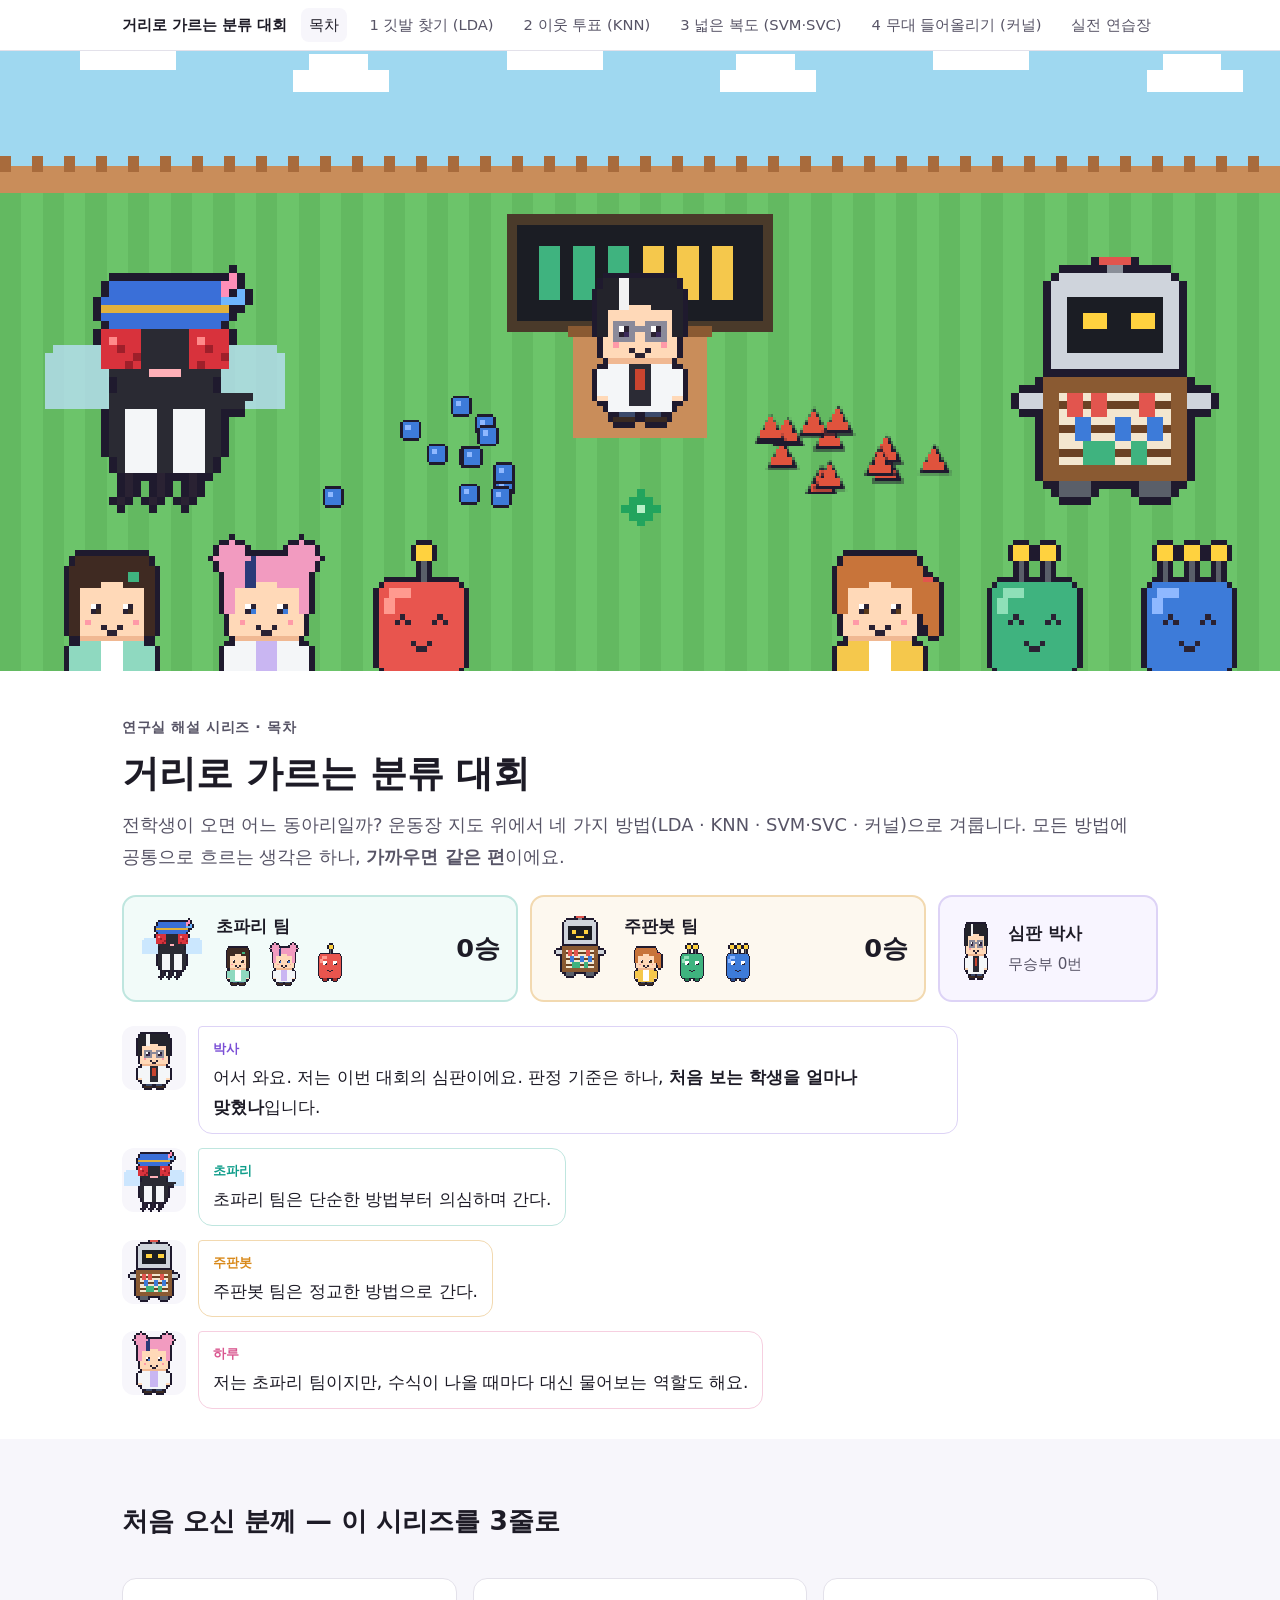
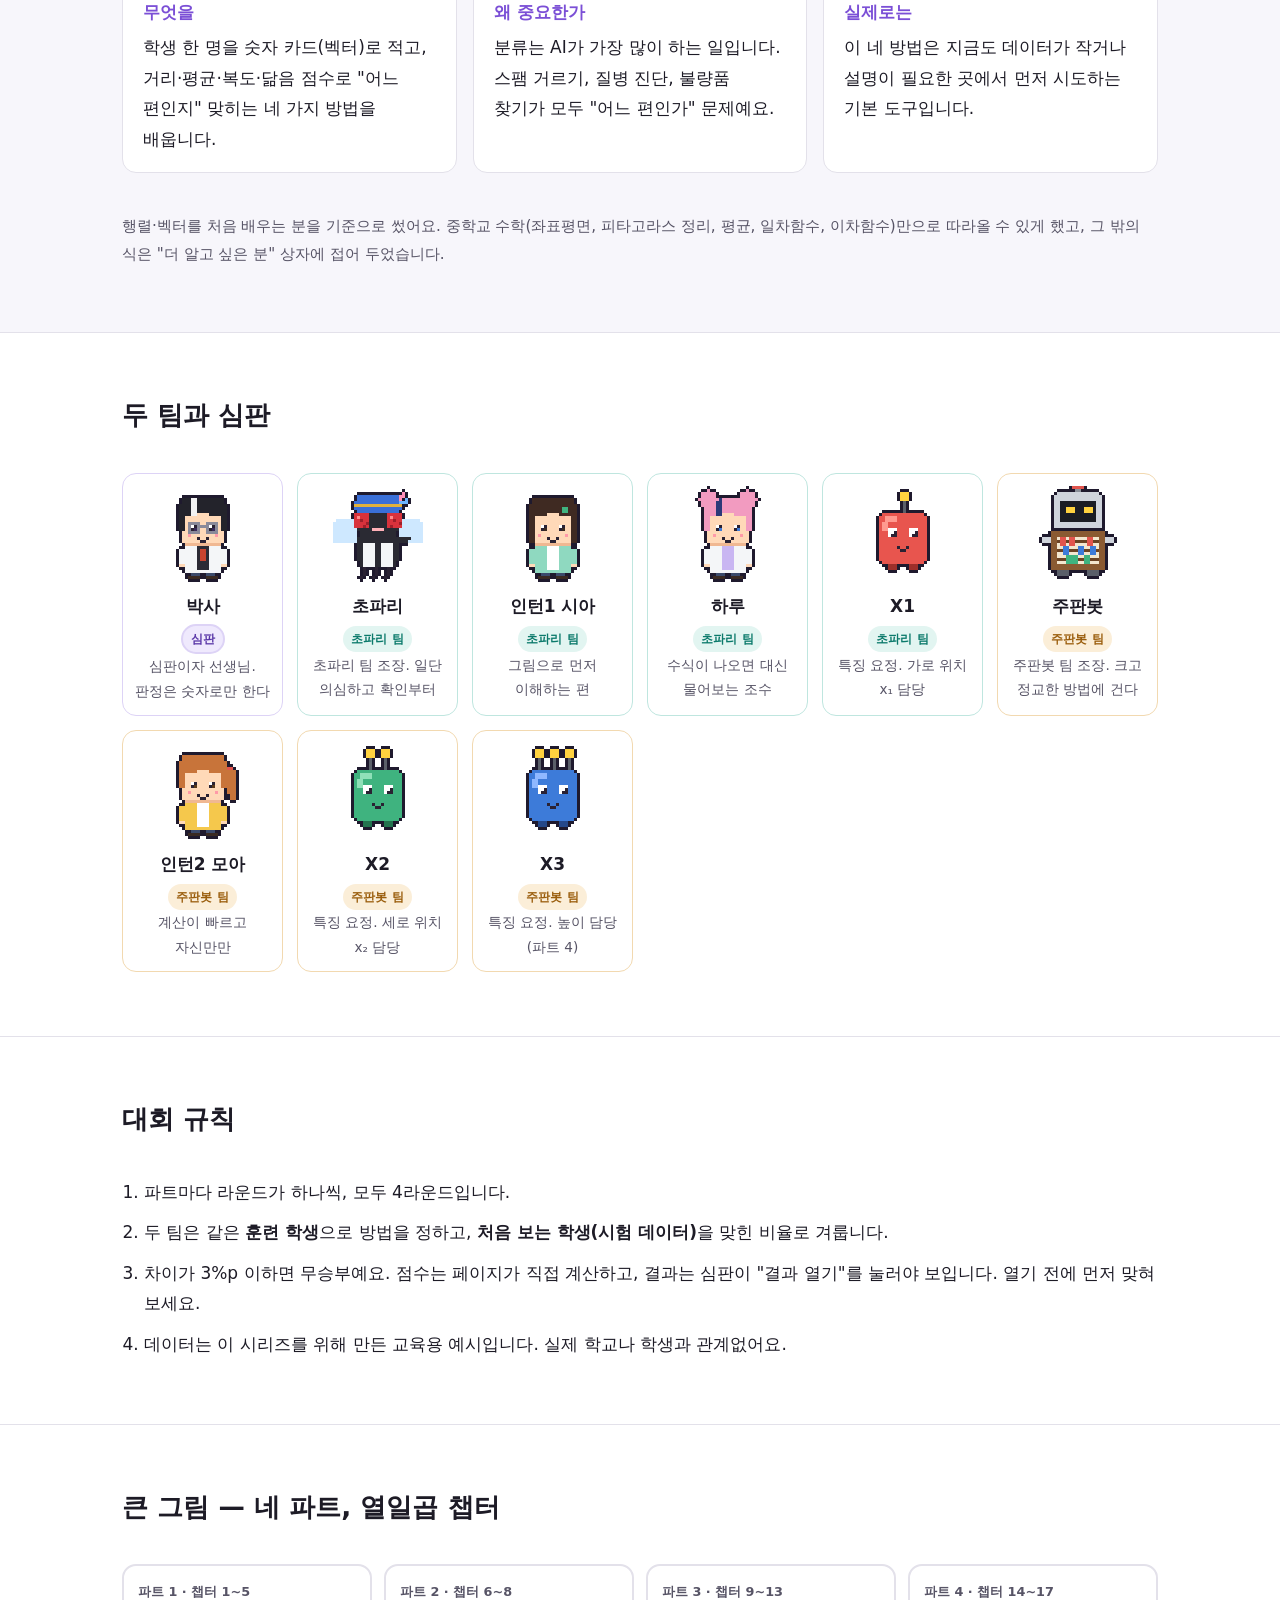
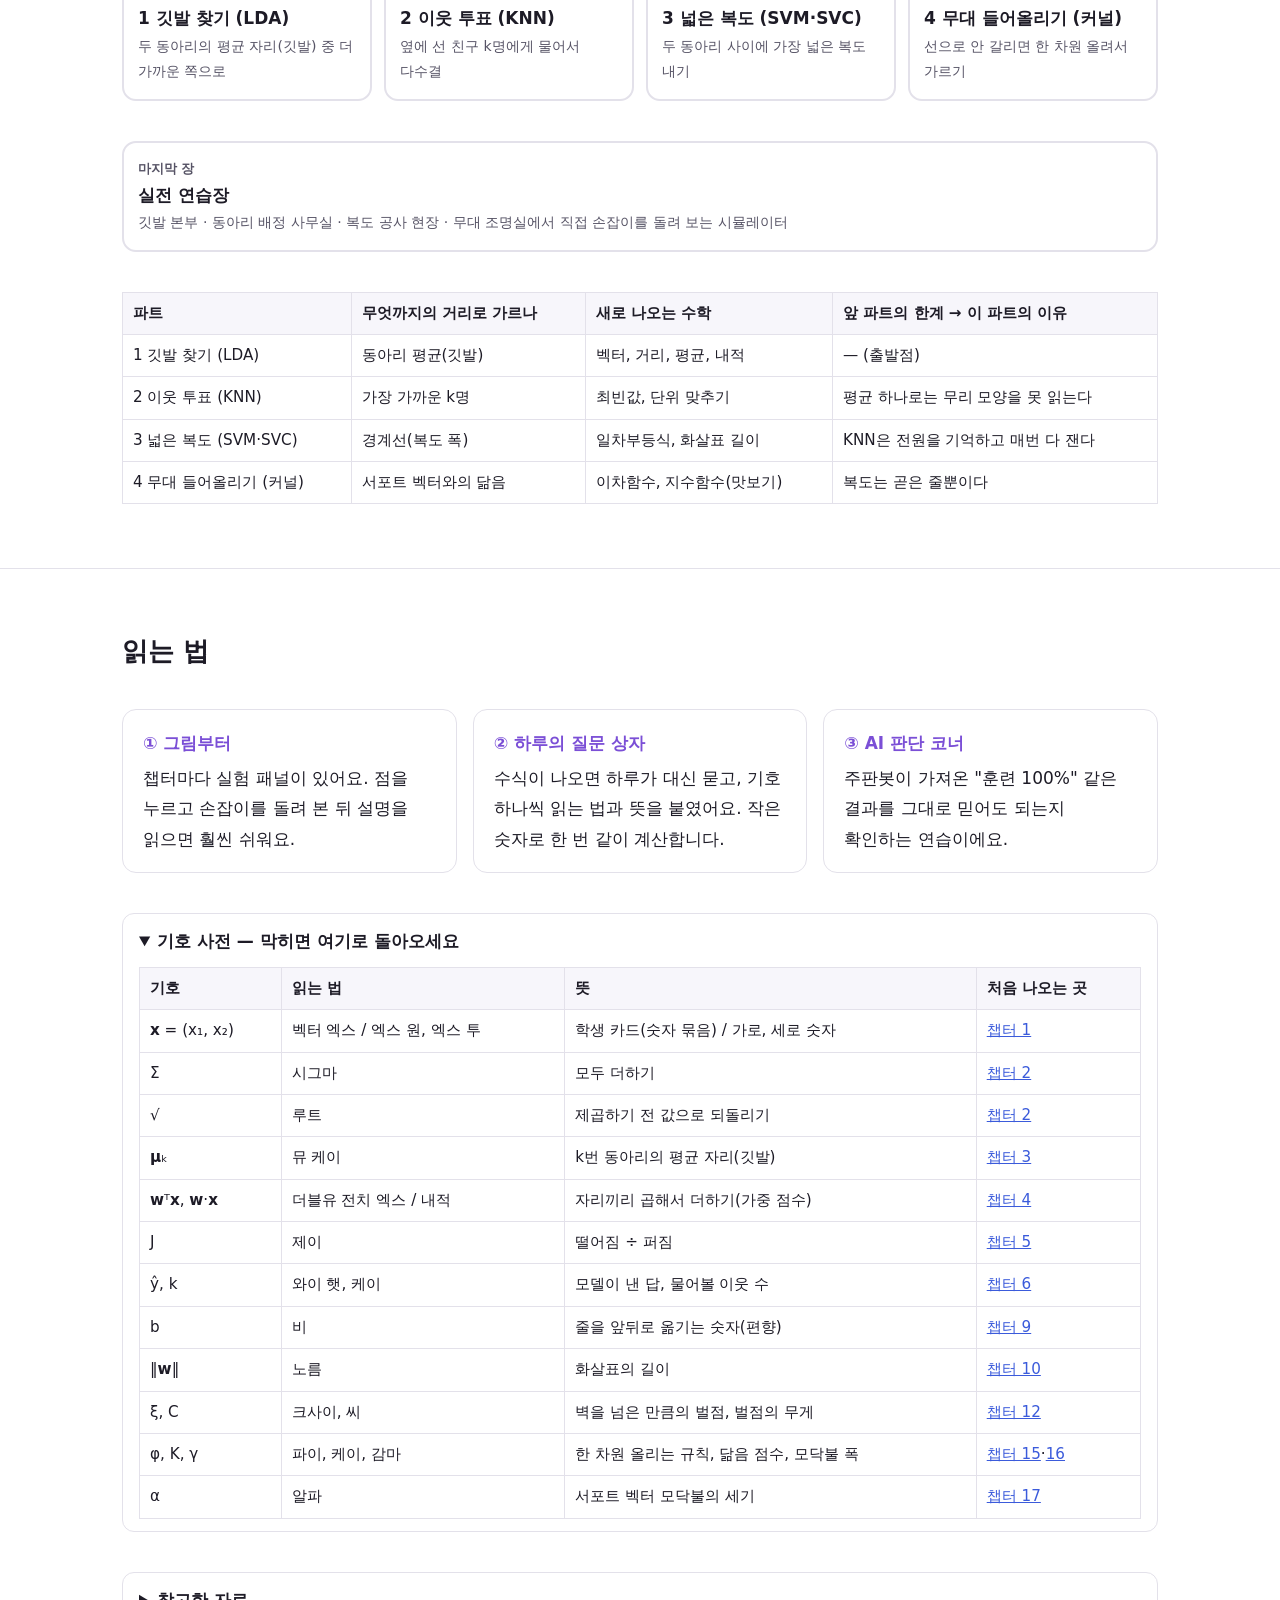
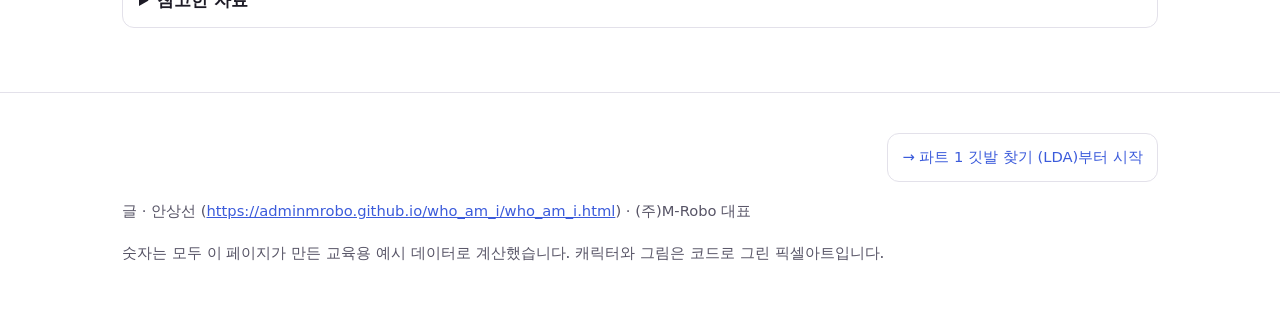
==== index.html @ f990c33e "거리로 가르는 분류 대회: LDA·KNN·SVM·SVC·커널 연구실 해설 4파트 17챕터 + 실전 연습장 - 목차, 파트 1 깃발 찾기(LDA), 파트 2 이웃 투표(KNN), 파" ====
<!DOCTYPE html><html lang="ko"><head><meta charset="utf-8"><meta name="viewport" content="width=device-width,initial-scale=1">
<title>거리로 가르는 분류 대회 — LDA·KNN·SVM·SVC·커널 · 거리로 가르는 분류 대회</title><meta name="description" content="벡터와 행렬을 처음 배우는 분을 위한 분류 모델 해설 시리즈. 운동장 지도 위에서 초파리 팀과 주판봇 팀이 LDA, KNN, SVM·SVC, 커널로 겨룹니다."><meta name="author" content="안상선">
<meta property="og:title" content="거리로 가르는 분류 대회 — LDA·KNN·SVM·SVC·커널"><meta property="og:description" content="벡터와 행렬을 처음 배우는 분을 위한 분류 모델 해설 시리즈. 운동장 지도 위에서 초파리 팀과 주판봇 팀이 LDA, KNN, SVM·SVC, 커널로 겨룹니다."><meta property="og:type" content="article">
<meta property="og:image" content="https://adminmrobo.github.io/knn_svc_svm_lab/assets/img/og_index.webp"><meta property="og:url" content="https://adminmrobo.github.io/knn_svc_svm_lab/index.html"><meta name="twitter:card" content="summary_large_image">
<meta name="citation_title" content="거리로 가르는 분류 대회 — LDA·KNN·SVM·SVC·커널"><meta name="citation_author" content="안상선"><meta name="citation_publication_date" content="2026/11/25">
<link rel="stylesheet" href="assets/engine.css"><script type="application/ld+json">{"@context": "https://schema.org", "@type": "LearningResource", "name": "거리로 가르는 분류 대회 — LDA·KNN·SVM·SVC·커널", "description": "벡터와 행렬을 처음 배우는 분을 위한 분류 모델 해설 시리즈. 운동장 지도 위에서 초파리 팀과 주판봇 팀이 LDA, KNN, SVM·SVC, 커널로 겨룹니다.", "inLanguage": "ko", "educationalLevel": "입문", "creator": {"@type": "Person", "name": "안상선", "url": "https://adminmrobo.github.io/who_am_i/who_am_i.html", "affiliation": "(주)M-Robo 대표"}, "isPartOf": "거리로 가르는 분류 대회", "url": "https://adminmrobo.github.io/knn_svc_svm_lab/index.html"}</script></head><body><nav class="topnav" aria-label="시리즈 목차"><div class="wrap"><b>거리로 가르는 분류 대회</b><a href="index.html" class="on">목차</a><a href="part1_lda.html" class="">1 깃발 찾기 (LDA)</a><a href="part2_knn.html" class="">2 이웃 투표 (KNN)</a><a href="part3_svm.html" class="">3 넓은 복도 (SVM·SVC)</a><a href="part4_kernel.html" class="">4 무대 들어올리기 (커널)</a><a href="practice/index.html" class="">실전 연습장</a></div></nav><figure class="cover"><img src="assets/img/cover_index.webp" alt="픽셀아트 운동장 위에 초파리 팀과 주판봇 팀이 마주 서 있고, 가운데 심판석에 박사가 앉아 있다" width="1920" height="1080"></figure><header class="hero" id="top"><div class="wrap"><div class="kicker">연구실 해설 시리즈 · 목차</div><h1>거리로 가르는 분류 대회</h1>
<p class="sub">전학생이 오면 어느 동아리일까? 운동장 지도 위에서 네 가지 방법(LDA · KNN · SVM·SVC · 커널)으로 겨룹니다. 모든 방법에 공통으로 흐르는 생각은 하나, <b>가까우면 같은 편</b>이에요.</p>
<div class="scoreboard">
<div class="team fly"><img class="px " data-spr="fly:smile" alt="" aria-hidden="true" width="64" height="64"><div><div class="nm">초파리 팀</div><div class="mem"><img class="px " data-spr="sia:smile" alt="" aria-hidden="true" width="64" height="64"><img class="px " data-spr="haru:smile" alt="" aria-hidden="true" width="64" height="64"><img class="px " data-spr="x1:smile" alt="" aria-hidden="true" width="64" height="64"></div></div><div class="pt" title="이긴 라운드">0승</div></div>
<div class="team robo"><img class="px " data-spr="robo:smile" alt="" aria-hidden="true" width="64" height="64"><div><div class="nm">주판봇 팀</div><div class="mem"><img class="px " data-spr="moa:smile" alt="" aria-hidden="true" width="64" height="64"><img class="px " data-spr="x2:smile" alt="" aria-hidden="true" width="64" height="64"><img class="px " data-spr="x3:smile" alt="" aria-hidden="true" width="64" height="64"></div></div><div class="pt" title="이긴 라운드">0승</div></div>
<div class="ref"><img class="px " data-spr="doc:smile" alt="" aria-hidden="true" width="64" height="64"><div><b>심판 박사</b><br><span class="note">무승부 0번</span></div></div></div><div style="margin-top:24px"><div class="dialog"><div class="say doc"><img class="px " data-spr="doc:smile" alt="" aria-hidden="true" width="64" height="64"><div><span class="who">박사</span>어서 와요. 저는 이번 대회의 심판이에요. 판정 기준은 하나, <b>처음 보는 학생을 얼마나 맞혔나</b>입니다.</div></div><div class="say fly"><img class="px " data-spr="fly:point" alt="" aria-hidden="true" width="64" height="64"><div><span class="who">초파리</span>초파리 팀은 단순한 방법부터 의심하며 간다.</div></div><div class="say robo"><img class="px " data-spr="robo:firm" alt="" aria-hidden="true" width="64" height="64"><div><span class="who">주판봇</span>주판봇 팀은 정교한 방법으로 간다.</div></div><div class="say haru"><img class="px " data-spr="haru:smile" alt="" aria-hidden="true" width="64" height="64"><div><span class="who">하루</span>저는 초파리 팀이지만, 수식이 나올 때마다 대신 물어보는 역할도 해요.</div></div></div></div></div></header><section class="sec" id="plain"><div class="wrap stack"><h2>처음 오신 분께 — 이 시리즈를 3줄로</h2>
<div class="three"><div><b>무엇을</b>학생 한 명을 숫자 카드(벡터)로 적고, 거리·평균·복도·닮음 점수로 "어느 편인지" 맞히는 네 가지 방법을 배웁니다.</div><div><b>왜 중요한가</b>분류는 AI가 가장 많이 하는 일입니다. 스팸 거르기, 질병 진단, 불량품 찾기가 모두 "어느 편인가" 문제예요.</div><div><b>실제로는</b>이 네 방법은 지금도 데이터가 작거나 설명이 필요한 곳에서 먼저 시도하는 기본 도구입니다.</div></div>
<p class="note">행렬·벡터를 처음 배우는 분을 기준으로 썼어요. 중학교 수학(좌표평면, 피타고라스 정리, 평균, 일차함수, 이차함수)만으로 따라올 수 있게 했고, 그 밖의 식은 "더 알고 싶은 분" 상자에 접어 두었습니다.</p></div></section><section class="sec" id="cast"><div class="wrap stack"><h2>두 팀과 심판</h2><div class="cast"><div class="c ref"><img class="px " data-spr="doc:smile" alt="" aria-hidden="true" width="64" height="64"><div><b>박사</b></div><span class="tag ref">심판</span><div class="r">심판이자 선생님. 판정은 숫자로만 한다</div></div><div class="c fly"><img class="px " data-spr="fly:point" alt="" aria-hidden="true" width="64" height="64"><div><b>초파리</b></div><span class="tag fly">초파리 팀</span><div class="r">초파리 팀 조장. 일단 의심하고 확인부터</div></div><div class="c fly"><img class="px " data-spr="sia:smile" alt="" aria-hidden="true" width="64" height="64"><div><b>인턴1 시아</b></div><span class="tag fly">초파리 팀</span><div class="r">그림으로 먼저 이해하는 편</div></div><div class="c fly"><img class="px " data-spr="haru:smile" alt="" aria-hidden="true" width="64" height="64"><div><b>하루</b></div><span class="tag fly">초파리 팀</span><div class="r">수식이 나오면 대신 물어보는 조수</div></div><div class="c fly"><img class="px " data-spr="x1:smile" alt="" aria-hidden="true" width="64" height="64"><div><b>X1</b></div><span class="tag fly">초파리 팀</span><div class="r">특징 요정. 가로 위치 x₁ 담당</div></div><div class="c robo"><img class="px " data-spr="robo:firm" alt="" aria-hidden="true" width="64" height="64"><div><b>주판봇</b></div><span class="tag robo">주판봇 팀</span><div class="r">주판봇 팀 조장. 크고 정교한 방법에 건다</div></div><div class="c robo"><img class="px " data-spr="moa:smile" alt="" aria-hidden="true" width="64" height="64"><div><b>인턴2 모아</b></div><span class="tag robo">주판봇 팀</span><div class="r">계산이 빠르고 자신만만</div></div><div class="c robo"><img class="px " data-spr="x2:smile" alt="" aria-hidden="true" width="64" height="64"><div><b>X2</b></div><span class="tag robo">주판봇 팀</span><div class="r">특징 요정. 세로 위치 x₂ 담당</div></div><div class="c robo"><img class="px " data-spr="x3:smile" alt="" aria-hidden="true" width="64" height="64"><div><b>X3</b></div><span class="tag robo">주판봇 팀</span><div class="r">특징 요정. 높이 담당(파트 4)</div></div></div></div></section><section class="sec" id="rule"><div class="wrap stack"><h2>대회 규칙</h2><ol style="display:flex;flex-direction:column;gap:10px;margin:0;padding-left:22px">
<li>파트마다 라운드가 하나씩, 모두 4라운드입니다.</li><li>두 팀은 같은 <b>훈련 학생</b>으로 방법을 정하고, <b>처음 보는 학생(시험 데이터)</b>을 맞힌 비율로 겨룹니다.</li>
<li>차이가 3%p 이하면 무승부예요. 점수는 페이지가 직접 계산하고, 결과는 심판이 "결과 열기"를 눌러야 보입니다. 열기 전에 먼저 맞혀 보세요.</li>
<li>데이터는 이 시리즈를 위해 만든 교육용 예시입니다. 실제 학교나 학생과 관계없어요.</li></ol></div></section><section class="sec" id="map"><div class="wrap stack"><h2>큰 그림 — 네 파트, 열일곱 챕터</h2><div class="map"><a href="part1_lda.html" class=""><div class="n">파트 1 · 챕터 1~5</div><div class="t">1 깃발 찾기 (LDA)</div><div class="d">두 동아리의 평균 자리(깃발) 중 더 가까운 쪽으로</div></a><a href="part2_knn.html" class=""><div class="n">파트 2 · 챕터 6~8</div><div class="t">2 이웃 투표 (KNN)</div><div class="d">옆에 선 친구 k명에게 물어서 다수결</div></a><a href="part3_svm.html" class=""><div class="n">파트 3 · 챕터 9~13</div><div class="t">3 넓은 복도 (SVM·SVC)</div><div class="d">두 동아리 사이에 가장 넓은 복도 내기</div></a><a href="part4_kernel.html" class=""><div class="n">파트 4 · 챕터 14~17</div><div class="t">4 무대 들어올리기 (커널)</div><div class="d">선으로 안 갈리면 한 차원 올려서 가르기</div></a></div>
<div class="map" style="grid-template-columns:1fr"><a href="practice/index.html"><div class="n">마지막 장</div><div class="t">실전 연습장</div><div class="d">깃발 본부 · 동아리 배정 사무실 · 복도 공사 현장 · 무대 조명실에서 직접 손잡이를 돌려 보는 시뮬레이터</div></a></div>
<div class="tbl"><table><tr><th>파트</th><th>무엇까지의 거리로 가르나</th><th>새로 나오는 수학</th><th>앞 파트의 한계 → 이 파트의 이유</th></tr>
<tr><td>1 깃발 찾기 (LDA)</td><td>동아리 평균(깃발)</td><td>벡터, 거리, 평균, 내적</td><td>— (출발점)</td></tr>
<tr><td>2 이웃 투표 (KNN)</td><td>가장 가까운 k명</td><td>최빈값, 단위 맞추기</td><td>평균 하나로는 무리 모양을 못 읽는다</td></tr>
<tr><td>3 넓은 복도 (SVM·SVC)</td><td>경계선(복도 폭)</td><td>일차부등식, 화살표 길이</td><td>KNN은 전원을 기억하고 매번 다 잰다</td></tr>
<tr><td>4 무대 들어올리기 (커널)</td><td>서포트 벡터와의 닮음</td><td>이차함수, 지수함수(맛보기)</td><td>복도는 곧은 줄뿐이다</td></tr></table></div></div></section><section class="sec" id="how"><div class="wrap stack"><h2>읽는 법</h2><div class="three"><div><b>① 그림부터</b>챕터마다 실험 패널이 있어요. 점을 누르고 손잡이를 돌려 본 뒤 설명을 읽으면 훨씬 쉬워요.</div><div><b>② 하루의 질문 상자</b>수식이 나오면 하루가 대신 묻고, 기호 하나씩 읽는 법과 뜻을 붙였어요. 작은 숫자로 한 번 같이 계산합니다.</div><div><b>③ AI 판단 코너</b>주판봇이 가져온 "훈련 100%" 같은 결과를 그대로 믿어도 되는지 확인하는 연습이에요.</div></div>
<details open><summary>기호 사전 — 막히면 여기로 돌아오세요</summary><div class="tbl"><table><tr><th>기호</th><th>읽는 법</th><th>뜻</th><th>처음 나오는 곳</th></tr>
<tr><td><b>x</b> = (x₁, x₂)</td><td>벡터 엑스 / 엑스 원, 엑스 투</td><td>학생 카드(숫자 묶음) / 가로, 세로 숫자</td><td><a href="part1_lda.html#ch1">챕터 1</a></td></tr>
<tr><td>Σ</td><td>시그마</td><td>모두 더하기</td><td><a href="part1_lda.html#ch2">챕터 2</a></td></tr>
<tr><td>√</td><td>루트</td><td>제곱하기 전 값으로 되돌리기</td><td><a href="part1_lda.html#ch2">챕터 2</a></td></tr>
<tr><td><b>μ</b>ₖ</td><td>뮤 케이</td><td>k번 동아리의 평균 자리(깃발)</td><td><a href="part1_lda.html#ch3">챕터 3</a></td></tr>
<tr><td><b>w</b>ᵀ<b>x</b>, <b>w</b>·<b>x</b></td><td>더블유 전치 엑스 / 내적</td><td>자리끼리 곱해서 더하기(가중 점수)</td><td><a href="part1_lda.html#ch4">챕터 4</a></td></tr>
<tr><td>J</td><td>제이</td><td>떨어짐 ÷ 퍼짐</td><td><a href="part1_lda.html#ch5">챕터 5</a></td></tr>
<tr><td>ŷ, k</td><td>와이 햇, 케이</td><td>모델이 낸 답, 물어볼 이웃 수</td><td><a href="part2_knn.html#ch6">챕터 6</a></td></tr>
<tr><td>b</td><td>비</td><td>줄을 앞뒤로 옮기는 숫자(편향)</td><td><a href="part3_svm.html#ch9">챕터 9</a></td></tr>
<tr><td>‖<b>w</b>‖</td><td>노름</td><td>화살표의 길이</td><td><a href="part3_svm.html#ch10">챕터 10</a></td></tr>
<tr><td>ξ, C</td><td>크사이, 씨</td><td>벽을 넘은 만큼의 벌점, 벌점의 무게</td><td><a href="part3_svm.html#ch12">챕터 12</a></td></tr>
<tr><td>φ, K, γ</td><td>파이, 케이, 감마</td><td>한 차원 올리는 규칙, 닮음 점수, 모닥불 폭</td><td><a href="part4_kernel.html#ch15">챕터 15</a>·<a href="part4_kernel.html#ch16">16</a></td></tr>
<tr><td>α</td><td>알파</td><td>서포트 벡터 모닥불의 세기</td><td><a href="part4_kernel.html#ch17">챕터 17</a></td></tr></table></div></details>
<details><summary>참고한 자료</summary><ul><li>MLTut, 「Distance &amp; Kernel Methods」 인포그래픽</li><li>eeanimation, 「Linear Discriminant Analysis」 Part 1~4 인포그래픽</li><li>Fisher (1936), Cover &amp; Hart (1967), Boser·Guyon·Vapnik (1992), Cortes &amp; Vapnik (1995), Platt (1998), James 외 (2013) — 각 파트 꾸러미에 서지가 있어요.</li></ul></details></div></section><footer><div class="wrap stack" style="gap:16px"><div class="nextprev"><span></span><a href="part1_lda.html">→ 파트 1 깃발 찾기 (LDA)부터 시작</a></div>
<p>글 · 안상선 (<a href="https://adminmrobo.github.io/who_am_i/who_am_i.html">https://adminmrobo.github.io/who_am_i/who_am_i.html</a>) · (주)M-Robo 대표</p>
<p class="note">숫자는 모두 이 페이지가 만든 교육용 예시 데이터로 계산했습니다. 캐릭터와 그림은 코드로 그린 픽셀아트입니다.</p></div></footer>
<script src="assets/sprites.js"></script><script src="assets/ml.js"></script><script src="assets/data.js"></script><script src="assets/engine.js"></script></body></html>
---- assets/engine.css ----
/* engine.css — 흰 배경 연구실 해설 공용 모양 */
:root{--ink:#1d1b26;--sub:#575466;--rule:#e3e1ea;--bg:#ffffff;--soft:#f7f6fb;--blue:#3d7bd9;--red:#e0533d;--teal:#0f9d8a;--amber:#d98a1c;--doc:#7b4fd6;--haru:#d9568f;--ok:#1f9d55;--bad:#d64545;--code:#f3f2f8;--maxw:1080px}
*{box-sizing:border-box}html{scroll-behavior:smooth}
body{margin:0;background:var(--bg);color:var(--ink);font-family:Pretendard,"Noto Sans KR","Apple SD Gothic Neo","Malgun Gothic",system-ui,sans-serif;font-size:17px;line-height:1.8;word-break:keep-all;overflow-wrap:anywhere}
a{color:#3b5bdb}img.px,.say img,.cast img{image-rendering:pixelated}
.wrap{max-width:var(--maxw);margin:0 auto;padding:0 22px}
.stack{display:flex;flex-direction:column;gap:40px}
h1,h2,h3{line-height:1.35;margin:0}h2{font-size:1.65rem}h3{font-size:1.2rem}
p{margin:0}
.topnav{position:sticky;top:0;z-index:20;background:rgba(255,255,255,.94);backdrop-filter:blur(6px);border-bottom:1px solid var(--rule)}
.topnav .wrap{display:flex;gap:14px;align-items:center;min-height:50px;overflow-x:auto;white-space:nowrap;font-size:.92rem}
.topnav a{text-decoration:none;color:var(--sub);padding:4px 8px;border-radius:8px}.topnav a.on,.topnav a:hover{background:var(--soft);color:var(--ink)}
.topnav b{color:var(--ink)}
.cover{margin:0;background:#fff}.cover img{display:block;width:100%;height:auto;image-rendering:pixelated;max-height:620px;object-fit:cover}
header.hero{padding:44px 0 30px}
.kicker{font-size:.9rem;letter-spacing:.04em;color:var(--sub);font-weight:600}
.hero h1{font-size:2.3rem;margin:8px 0 10px}.hero .sub{color:var(--sub);font-size:1.12rem}
.scoreboard{display:flex;gap:12px;flex-wrap:wrap;margin-top:22px}
.scoreboard .team{flex:1 1 260px;border:2px solid var(--rule);border-radius:14px;padding:14px 16px;display:flex;gap:12px;align-items:center}
.team.fly{border-color:#bfe6df;background:#f2fbf9}.team.robo{border-color:#f2d9b0;background:#fdf8ef}
.team .mem{display:flex;gap:2px}.team .mem img{width:44px;height:44px}
.team .nm{font-weight:700}.team .pt{margin-left:auto;font-size:1.6rem;font-weight:800}
.ref{border:2px solid #ddd3f6;background:#f8f5ff;border-radius:14px;padding:10px 14px;display:flex;gap:10px;align-items:center;flex:0 1 220px}.ref img{width:44px}
section{scroll-margin-top:60px}
.sec{padding:64px 0;border-top:1px solid var(--rule)}
#plain{background:var(--soft);border-top:0}
.three{display:grid;grid-template-columns:repeat(3,1fr);gap:16px}
.three>div{background:#fff;border:1px solid var(--rule);border-radius:14px;padding:18px 20px}
.three b{display:block;margin-bottom:4px;color:var(--doc)}
.note{font-size:.95rem;color:var(--sub)}
details{border:1px solid var(--rule);border-radius:12px;padding:12px 16px;background:#fff}
details summary{cursor:pointer;font-weight:600}
details[open] summary{margin-bottom:10px}
dl.abbr{display:grid;grid-template-columns:max-content 1fr;gap:6px 14px;margin:0}dl.abbr dt{font-weight:700}dl.abbr dd{margin:0}
.cast{display:grid;grid-template-columns:repeat(auto-fill,minmax(150px,1fr));gap:14px}
.cast .c{border:1px solid var(--rule);border-radius:14px;padding:12px;text-align:center;background:#fff}
.cast .c img{width:96px;height:96px}.cast .c .r{font-size:.85rem;color:var(--sub)}
.cast .c.fly{border-color:#bfe6df}.cast .c.robo{border-color:#f2d9b0}.cast .c.ref{border-color:#ddd3f6;display:block}
.tag{display:inline-block;font-size:.78rem;padding:2px 8px;border-radius:999px;background:var(--soft);color:var(--sub);font-weight:600}
.tag.fly{background:#e2f5f1;color:#0b7a6b}.tag.robo{background:#fbeed8;color:#9a5d0c}.tag.ref{background:#efe9fd;color:#5a37a8}
/* 대화 */
.dialog{display:flex;flex-direction:column;gap:14px}
.say{display:flex;gap:12px;align-items:flex-start}
.say img{width:64px;height:64px;flex:0 0 64px;border-radius:12px;background:var(--soft)}
.say>div{background:#fff;border:1.5px solid var(--rule);border-radius:4px 14px 14px 14px;padding:10px 14px;max-width:760px}
.say .who{display:block;font-size:.8rem;font-weight:700;margin-bottom:2px}
.say.doc .who{color:var(--doc)}.say.haru .who{color:var(--haru)}.say.fly .who,.say.sia .who,.say.x1 .who{color:var(--teal)}.say.robo .who,.say.moa .who,.say.x2 .who,.say.x3 .who{color:var(--amber)}
.say.doc>div{border-color:#ddd3f6}.say.fly>div,.say.sia>div,.say.x1>div{border-color:#bfe6df}.say.robo>div,.say.moa>div,.say.x2>div,.say.x3>div{border-color:#f2d9b0}.say.haru>div{border-color:#f6cfe0}
.dialog.lvtalk{gap:14px;padding:18px 20px;border-radius:12px;border:1px dashed var(--rule)}
/* 챕터 */
.level{padding-block:88px;border-top:1px solid var(--rule)}
.level>.wrap.stack{gap:40px}
.lvhead .num{font-size:.9rem;font-weight:700;color:var(--doc)}
.lvhead h2{margin:4px 0 8px}
.lvhead .tags{display:flex;gap:8px;flex-wrap:wrap}
.easy{display:grid;grid-template-columns:1fr 1fr;gap:20px}
.ez-why,.ez-math{border-radius:14px;padding:20px 22px;display:flex;flex-direction:column;gap:12px}
.ez-why{background:#f5f8ff;border:1px solid #d9e3fb}.ez-math{background:#fff6fa;border:1px solid #f6cfe0}
.ez-why h3,.ez-math h3{font-size:1.05rem}
.ez-math .ask{display:flex;gap:10px;align-items:flex-start}.ez-math .ask img{width:52px;height:52px;flex:0 0 52px;image-rendering:pixelated}
.eqn{font-family:"Cambria Math","STIX Two Math","Times New Roman",serif;font-size:1.25rem;text-align:center;background:#fff;border-radius:10px;padding:10px;border:1px solid var(--rule);overflow-x:auto}
table{border-collapse:collapse;width:100%;font-size:.95rem}th,td{border:1px solid var(--rule);padding:7px 10px;text-align:left;vertical-align:top}th{background:var(--soft)}
.tbl{overflow-x:auto}
.try{background:#fff;border:1px dashed #e8a9c4;border-radius:10px;padding:10px 14px}
.try b{color:var(--haru)}
.pair{display:grid;grid-template-columns:1fr 1fr;gap:20px}.pair>div{border:1px solid var(--rule);border-radius:14px;padding:20px 22px}
.pair h3{font-size:1rem;margin-bottom:6px;color:var(--sub)}
.panel{border:2px solid var(--rule);border-radius:16px;padding:22px;display:flex;flex-direction:column;gap:18px;background:#fff}
.panel .ptitle{font-weight:700}
.panel .row{display:flex;gap:22px;flex-wrap:wrap;align-items:flex-start}
.plot{flex:1 1 360px;max-width:480px}.plot svg{width:100%;height:auto;display:block;touch-action:none;user-select:none}
.ctrl{flex:1 1 260px;display:flex;flex-direction:column;gap:12px}
.ctrl label{font-size:.95rem;font-weight:600;display:flex;flex-direction:column;gap:4px}
.ctrl input[type=range]{width:100%}
.btns{display:flex;gap:8px;flex-wrap:wrap}
button{font:inherit;font-size:.92rem;border:1.5px solid #c9c4da;background:#fff;border-radius:10px;padding:7px 12px;cursor:pointer}
button:hover{background:var(--soft)}button.on{background:#efe9fd;border-color:var(--doc);color:#4a2aa0;font-weight:700}
button.go{background:var(--doc);color:#fff;border-color:var(--doc)}button:focus-visible,input:focus-visible{outline:3px solid #9b7bff;outline-offset:2px}
.read{background:var(--soft);border-radius:12px;padding:12px 14px;font-size:.96rem}
.read .big{font-size:1.25rem;font-weight:800}
.stat{display:grid;grid-template-columns:repeat(2,1fr);gap:8px}.stat>div{background:var(--soft);border-radius:10px;padding:8px 10px;font-size:.88rem}.stat b{display:block;font-size:1.15rem}
.good{color:var(--ok)}.badc{color:var(--bad)}
.explain{border-left:4px solid var(--doc);background:#fbfaff;padding:22px 24px;border-radius:0 14px 14px 0;display:flex;flex-direction:column;gap:12px}
.explain ol,.explain ul{display:flex;flex-direction:column;gap:10px;padding-left:22px;margin:0}
.limit{border:1px solid #f3d3c9;background:#fff8f5;border-radius:14px;padding:16px 20px}
.limit b{color:#b4472a}
.aicheck{border:2px solid #f1c64a;background:#fffbea;border-radius:14px;padding:16px 20px;display:flex;flex-direction:column;gap:10px}
.aicheck .h{font-weight:800;color:#8a6500}
.three-card{display:grid;grid-template-columns:repeat(3,1fr);gap:10px}.three-card>div{background:var(--soft);border-radius:10px;padding:10px 12px;font-size:.92rem}.three-card b{display:block;font-size:.8rem;color:var(--sub)}
details.code dl.codemap{margin:0;display:flex;flex-direction:column;gap:6px}
details.code dt{font-family:ui-monospace,Menlo,Consolas,monospace;font-size:.88rem;background:var(--code);padding:4px 8px;border-radius:6px;overflow-x:auto;white-space:pre}
details.code dd{margin:0 0 6px 8px;font-size:.93rem;color:var(--sub)}
.review{background:#f2fbf9;border:1px solid #bfe6df;border-radius:12px;padding:12px 16px}
.review b{color:#0b7a6b}
/* 퀴즈 */
.quiz{border:1px solid var(--rule);border-radius:14px;padding:18px 20px;display:flex;flex-direction:column;gap:10px}
.quiz .q{font-weight:700}.quiz .opts{display:flex;flex-direction:column;gap:8px}
.quiz .opts button{text-align:left}.quiz .opts button.right{background:#e7f7ee;border-color:var(--ok)}.quiz .opts button.wrong{background:#fdecec;border-color:var(--bad)}
.quiz .fb{font-size:.95rem;min-height:1.2em}
/* 대회 */
.battle{background:linear-gradient(#fff,#fbfaff)}
.arena{display:grid;grid-template-columns:1fr auto 1fr;gap:16px;align-items:stretch}
.arena .side{border:2px solid var(--rule);border-radius:16px;padding:16px;display:flex;flex-direction:column;gap:10px;align-items:center;text-align:center}
.arena .side.fly{border-color:#bfe6df;background:#f2fbf9}.arena .side.robo{border-color:#f2d9b0;background:#fdf8ef}
.arena .side img.lead{width:112px;height:112px}
.arena .vs{align-self:center;font-weight:900;font-size:1.6rem;color:var(--doc)}
.arena .score{font-size:2rem;font-weight:900;min-height:2.6rem}
.arena .judge{grid-column:1/-1;display:flex;gap:12px;align-items:center;justify-content:center}
.arena .judge img{width:80px}
.verdict{border:2px solid #ddd3f6;border-radius:14px;padding:14px 18px;background:#fff}
.hidden{display:none!important}
/* 큰 그림 */
.map{display:grid;grid-template-columns:repeat(4,1fr);gap:12px}
.map a{display:block;text-decoration:none;color:inherit;border:2px solid var(--rule);border-radius:14px;padding:14px;background:#fff}
.map a.here{border-color:var(--doc);background:#f8f5ff}
.map .n{font-size:.8rem;color:var(--sub);font-weight:700}.map .t{font-weight:800}.map .d{font-size:.88rem;color:var(--sub)}
/* 지식 색인·꾸러미 */
.kgwrap{display:grid;grid-template-columns:repeat(auto-fill,minmax(240px,1fr));gap:12px}
.kgwrap .grp{border:1px solid var(--rule);border-radius:12px;padding:12px 14px}
.kgwrap .grp h3{font-size:.95rem;margin-bottom:6px}.kgwrap ul{margin:0;padding-left:18px;font-size:.92rem}
.kgedges{font-size:.88rem;color:var(--sub)}
footer{padding:40px 0 60px;border-top:1px solid var(--rule);color:var(--sub);font-size:.92rem}
.nextprev{display:flex;justify-content:space-between;gap:12px;flex-wrap:wrap}
.nextprev a{border:1.5px solid var(--rule);border-radius:12px;padding:10px 14px;text-decoration:none}
@media (max-width:860px){.easy,.pair{grid-template-columns:1fr}.three{grid-template-columns:1fr}.map{grid-template-columns:1fr 1fr}.three-card{grid-template-columns:1fr}}
@media (max-width:700px){body{font-size:16px}.level{padding-block:64px}.level>.wrap.stack{gap:30px}.hero h1{font-size:1.8rem}
 .arena{grid-template-columns:1fr}.arena .vs{justify-self:center}.say img{width:52px;height:52px;flex-basis:52px}.sec{padding:48px 0}}
@media (prefers-reduced-motion:reduce){*{transition:none!important;animation:none!important}html{scroll-behavior:auto}}
.strip svg{width:100%;height:auto;display:block}
.mini svg{width:100%;height:auto;display:block}
.ctrl label{display:block}.ctrl label input{display:block;margin-top:4px}
.ez-math td:first-child{white-space:nowrap}
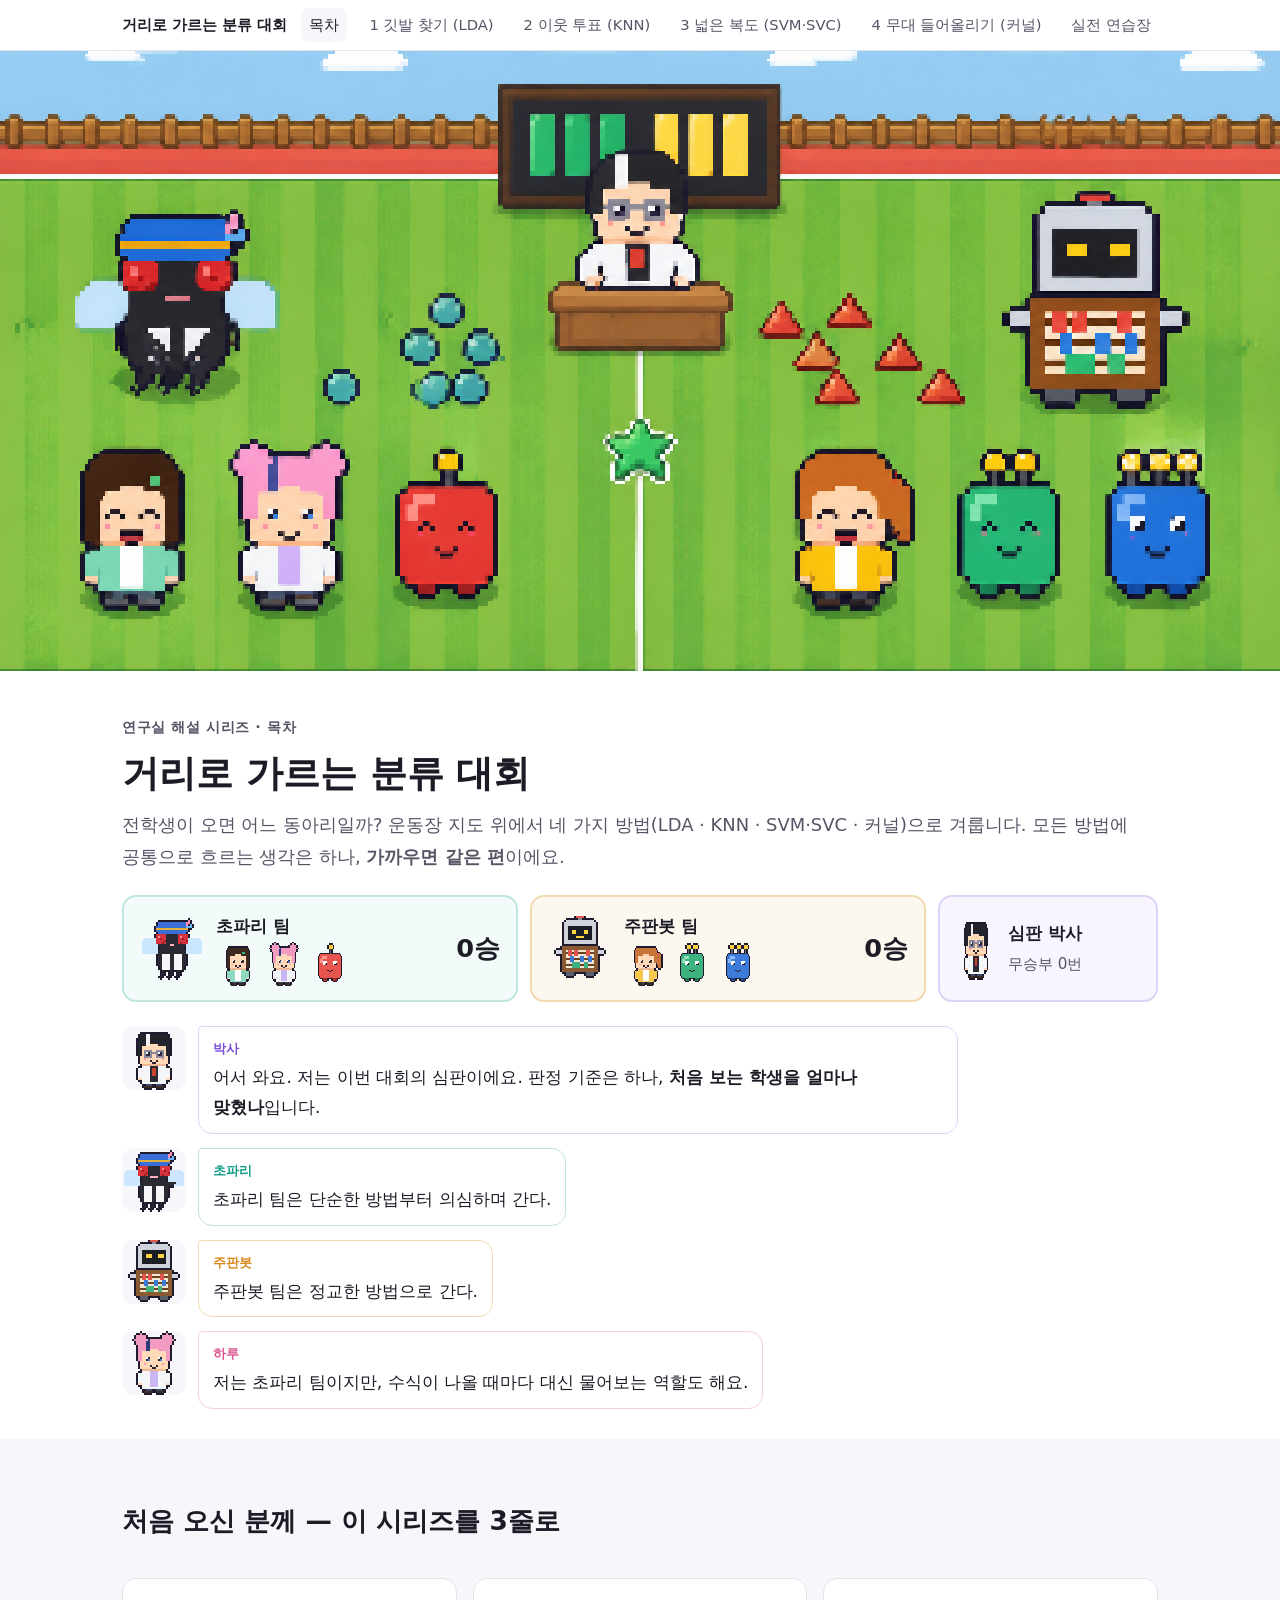
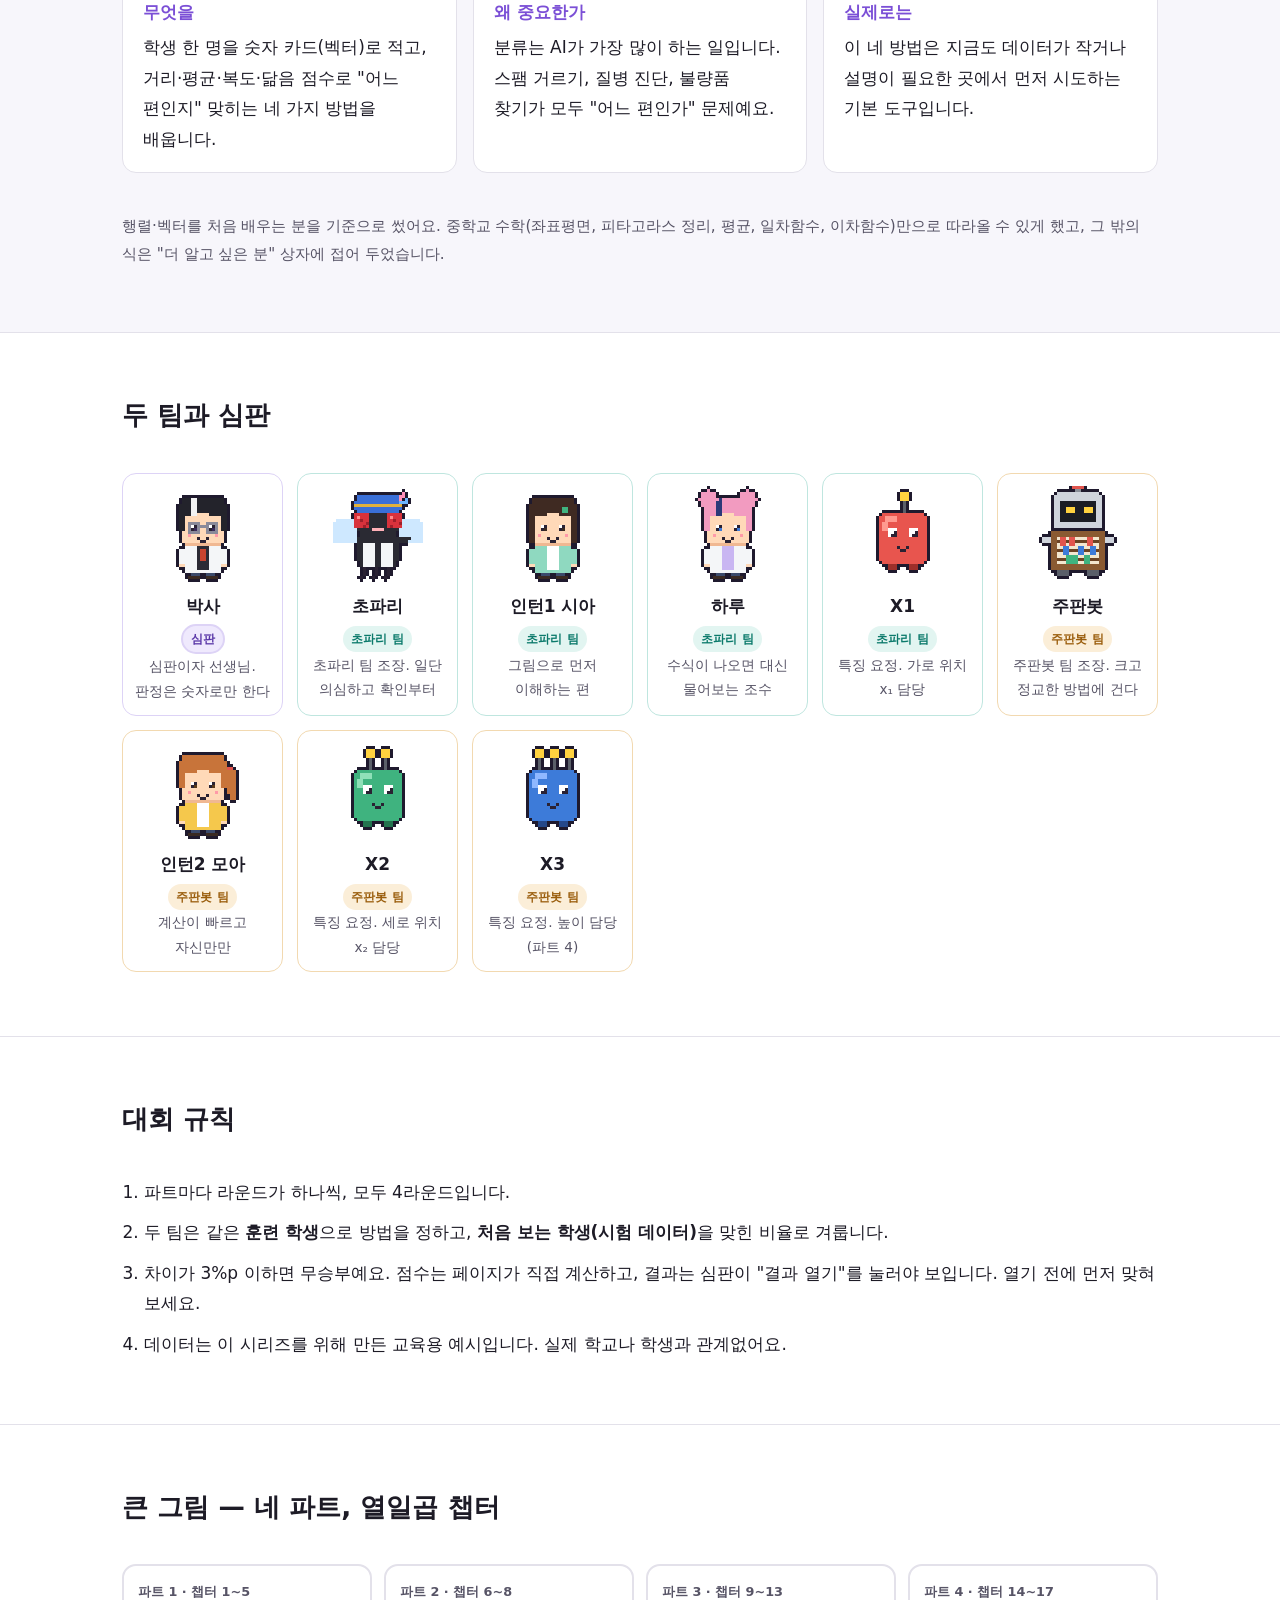
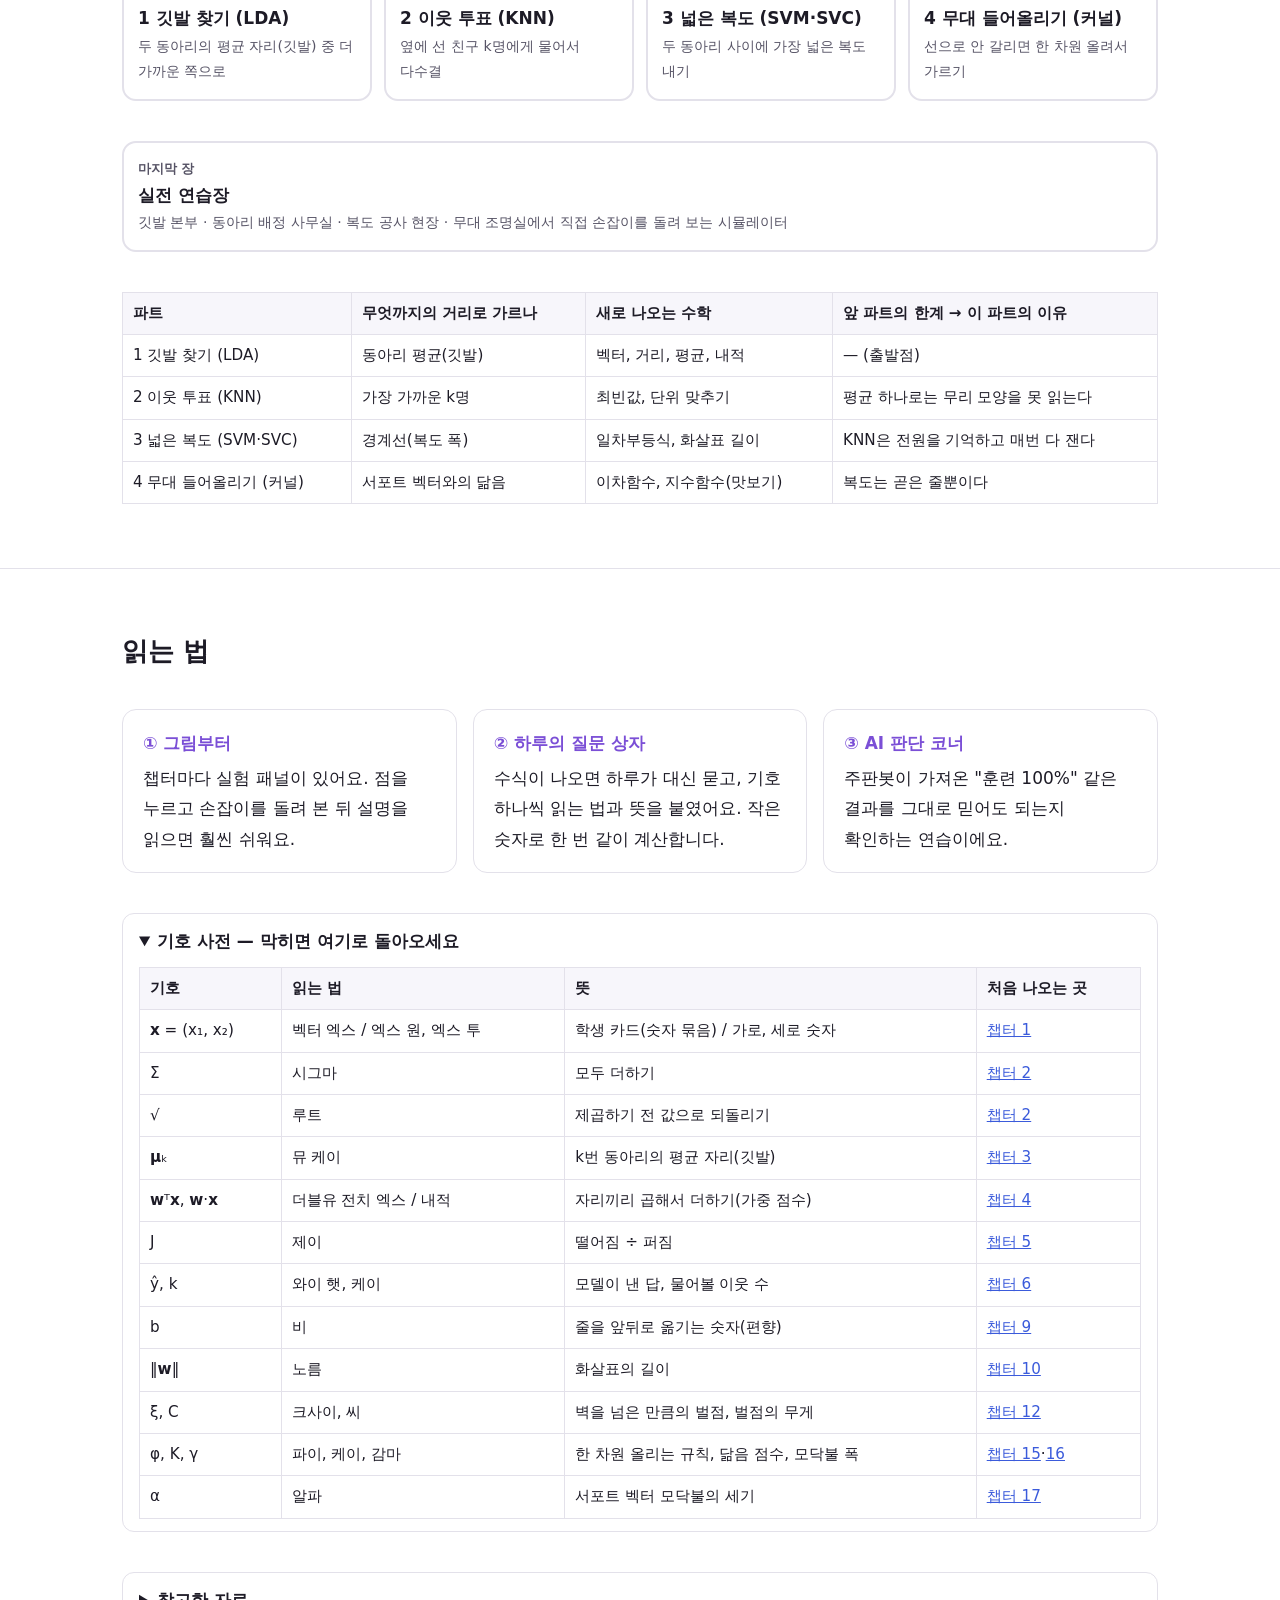
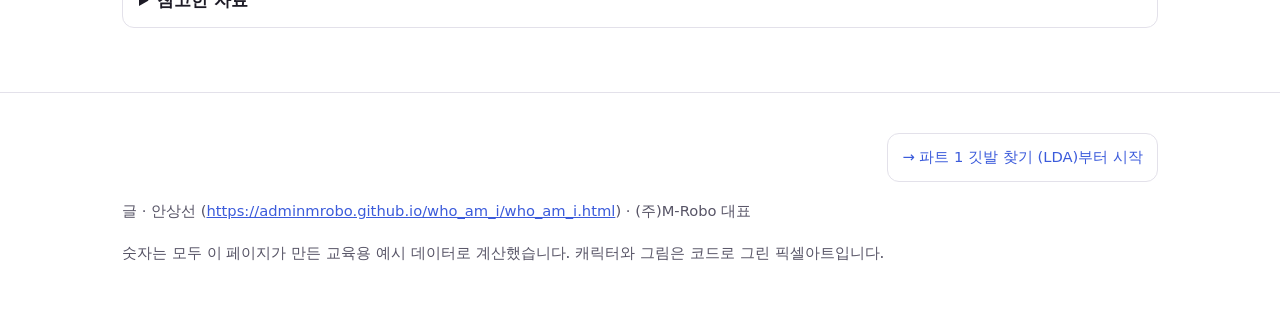
==== commit f8d161f5: "생성 표지 6장 반영(목차·파트 1~4·실전 연습장) - 2048×1152 원본을 원래 격자 512×288로 맞춘 뒤 4배 NEAREST, 무손실 WebP - 공유 미리보기(og)" ====
--- a/index.html
+++ b/index.html
@@ -2,8 +2,8 @@
 <title>거리로 가르는 분류 대회 — LDA·KNN·SVM·SVC·커널 · 거리로 가르는 분류 대회</title><meta name="description" content="벡터와 행렬을 처음 배우는 분을 위한 분류 모델 해설 시리즈. 운동장 지도 위에서 초파리 팀과 주판봇 팀이 LDA, KNN, SVM·SVC, 커널로 겨룹니다."><meta name="author" content="안상선">
 <meta property="og:title" content="거리로 가르는 분류 대회 — LDA·KNN·SVM·SVC·커널"><meta property="og:description" content="벡터와 행렬을 처음 배우는 분을 위한 분류 모델 해설 시리즈. 운동장 지도 위에서 초파리 팀과 주판봇 팀이 LDA, KNN, SVM·SVC, 커널로 겨룹니다."><meta property="og:type" content="article">
 <meta property="og:image" content="https://adminmrobo.github.io/knn_svc_svm_lab/assets/img/og_index.webp"><meta property="og:url" content="https://adminmrobo.github.io/knn_svc_svm_lab/index.html"><meta name="twitter:card" content="summary_large_image">
-<meta name="citation_title" content="거리로 가르는 분류 대회 — LDA·KNN·SVM·SVC·커널"><meta name="citation_author" content="안상선"><meta name="citation_publication_date" content="2026/11/25">
-<link rel="stylesheet" href="assets/engine.css"><script type="application/ld+json">{"@context": "https://schema.org", "@type": "LearningResource", "name": "거리로 가르는 분류 대회 — LDA·KNN·SVM·SVC·커널", "description": "벡터와 행렬을 처음 배우는 분을 위한 분류 모델 해설 시리즈. 운동장 지도 위에서 초파리 팀과 주판봇 팀이 LDA, KNN, SVM·SVC, 커널로 겨룹니다.", "inLanguage": "ko", "educationalLevel": "입문", "creator": {"@type": "Person", "name": "안상선", "url": "https://adminmrobo.github.io/who_am_i/who_am_i.html", "affiliation": "(주)M-Robo 대표"}, "isPartOf": "거리로 가르는 분류 대회", "url": "https://adminmrobo.github.io/knn_svc_svm_lab/index.html"}</script></head><body><nav class="topnav" aria-label="시리즈 목차"><div class="wrap"><b>거리로 가르는 분류 대회</b><a href="index.html" class="on">목차</a><a href="part1_lda.html" class="">1 깃발 찾기 (LDA)</a><a href="part2_knn.html" class="">2 이웃 투표 (KNN)</a><a href="part3_svm.html" class="">3 넓은 복도 (SVM·SVC)</a><a href="part4_kernel.html" class="">4 무대 들어올리기 (커널)</a><a href="practice/index.html" class="">실전 연습장</a></div></nav><figure class="cover"><img src="assets/img/cover_index.webp" alt="픽셀아트 운동장 위에 초파리 팀과 주판봇 팀이 마주 서 있고, 가운데 심판석에 박사가 앉아 있다" width="1920" height="1080"></figure><header class="hero" id="top"><div class="wrap"><div class="kicker">연구실 해설 시리즈 · 목차</div><h1>거리로 가르는 분류 대회</h1>
+<meta name="citation_title" content="거리로 가르는 분류 대회 — LDA·KNN·SVM·SVC·커널"><meta name="citation_author" content="안상선"><meta name="citation_publication_date" content="2026/11/26">
+<link rel="stylesheet" href="assets/engine.css"><script type="application/ld+json">{"@context": "https://schema.org", "@type": "LearningResource", "name": "거리로 가르는 분류 대회 — LDA·KNN·SVM·SVC·커널", "description": "벡터와 행렬을 처음 배우는 분을 위한 분류 모델 해설 시리즈. 운동장 지도 위에서 초파리 팀과 주판봇 팀이 LDA, KNN, SVM·SVC, 커널로 겨룹니다.", "inLanguage": "ko", "educationalLevel": "입문", "creator": {"@type": "Person", "name": "안상선", "url": "https://adminmrobo.github.io/who_am_i/who_am_i.html", "affiliation": "(주)M-Robo 대표"}, "isPartOf": "거리로 가르는 분류 대회", "url": "https://adminmrobo.github.io/knn_svc_svm_lab/index.html"}</script></head><body><nav class="topnav" aria-label="시리즈 목차"><div class="wrap"><b>거리로 가르는 분류 대회</b><a href="index.html" class="on">목차</a><a href="part1_lda.html" class="">1 깃발 찾기 (LDA)</a><a href="part2_knn.html" class="">2 이웃 투표 (KNN)</a><a href="part3_svm.html" class="">3 넓은 복도 (SVM·SVC)</a><a href="part4_kernel.html" class="">4 무대 들어올리기 (커널)</a><a href="practice/index.html" class="">실전 연습장</a></div></nav><figure class="cover"><img src="assets/img/cover_index.webp" alt="픽셀아트 운동장 가운데 심판석에 박사가 앉아 있고, 왼쪽에 초파리 팀(초파리·시아·하루·X1), 오른쪽에 주판봇 팀(주판봇·모아·X2·X3)이 서 있다. 두 팀 사이에 파랑 동그라미, 빨강 세모, 초록 별이 있다" width="2048" height="1152"></figure><header class="hero" id="top"><div class="wrap"><div class="kicker">연구실 해설 시리즈 · 목차</div><h1>거리로 가르는 분류 대회</h1>
 <p class="sub">전학생이 오면 어느 동아리일까? 운동장 지도 위에서 네 가지 방법(LDA · KNN · SVM·SVC · 커널)으로 겨룹니다. 모든 방법에 공통으로 흐르는 생각은 하나, <b>가까우면 같은 편</b>이에요.</p>
 <div class="scoreboard">
 <div class="team fly"><img class="px " data-spr="fly:smile" alt="" aria-hidden="true" width="64" height="64"><div><div class="nm">초파리 팀</div><div class="mem"><img class="px " data-spr="sia:smile" alt="" aria-hidden="true" width="64" height="64"><img class="px " data-spr="haru:smile" alt="" aria-hidden="true" width="64" height="64"><img class="px " data-spr="x1:smile" alt="" aria-hidden="true" width="64" height="64"></div></div><div class="pt" title="이긴 라운드">0승</div></div>
--- a/assets/engine.css
+++ b/assets/engine.css
@@ -130,3 +130,4 @@
 .mini svg{width:100%;height:auto;display:block}
 .ctrl label{display:block}.ctrl label input{display:block;margin-top:4px}
 .ez-math td:first-child{white-space:nowrap}
+.kbdhint{margin-top:6px;font-size:.85rem}.exam{border:2px solid #ddd3f6;border-radius:16px;padding:20px;background:#fbfaff}.exam-score{font-size:1rem;min-height:1.4em}
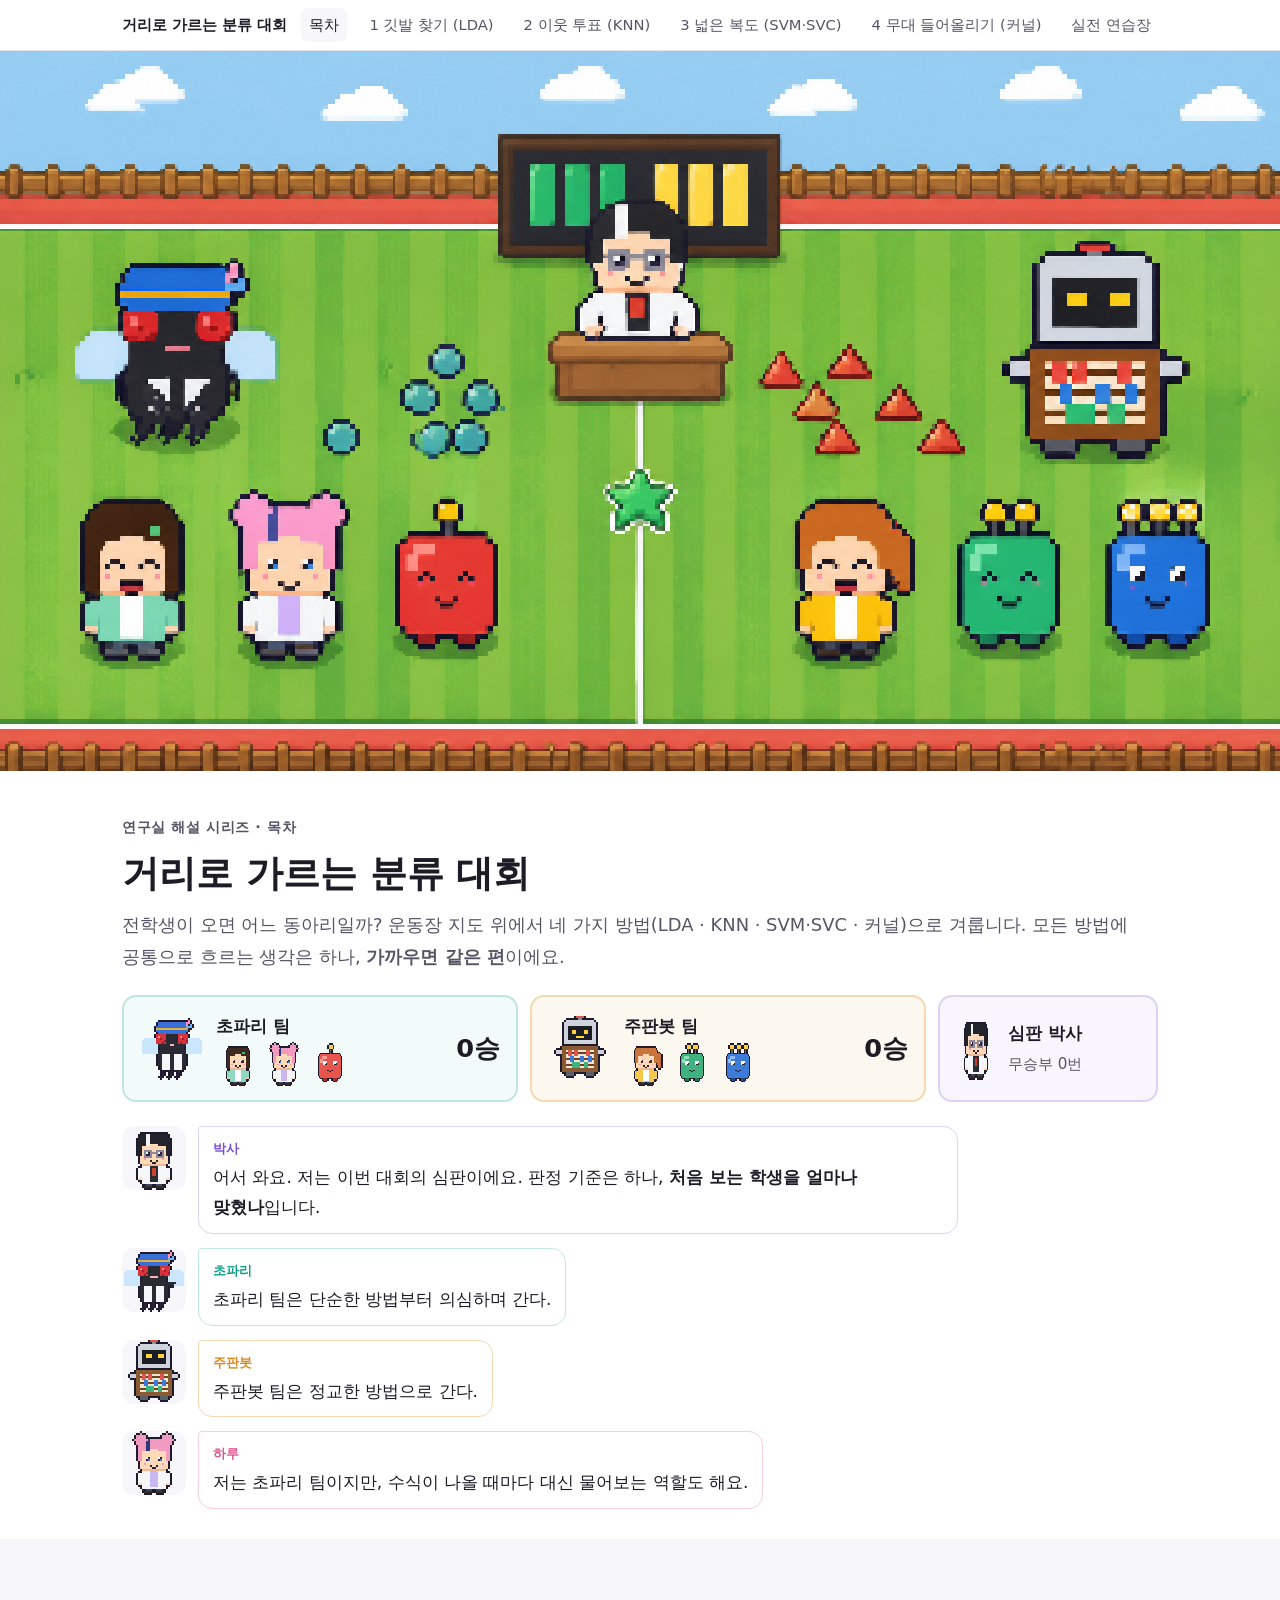
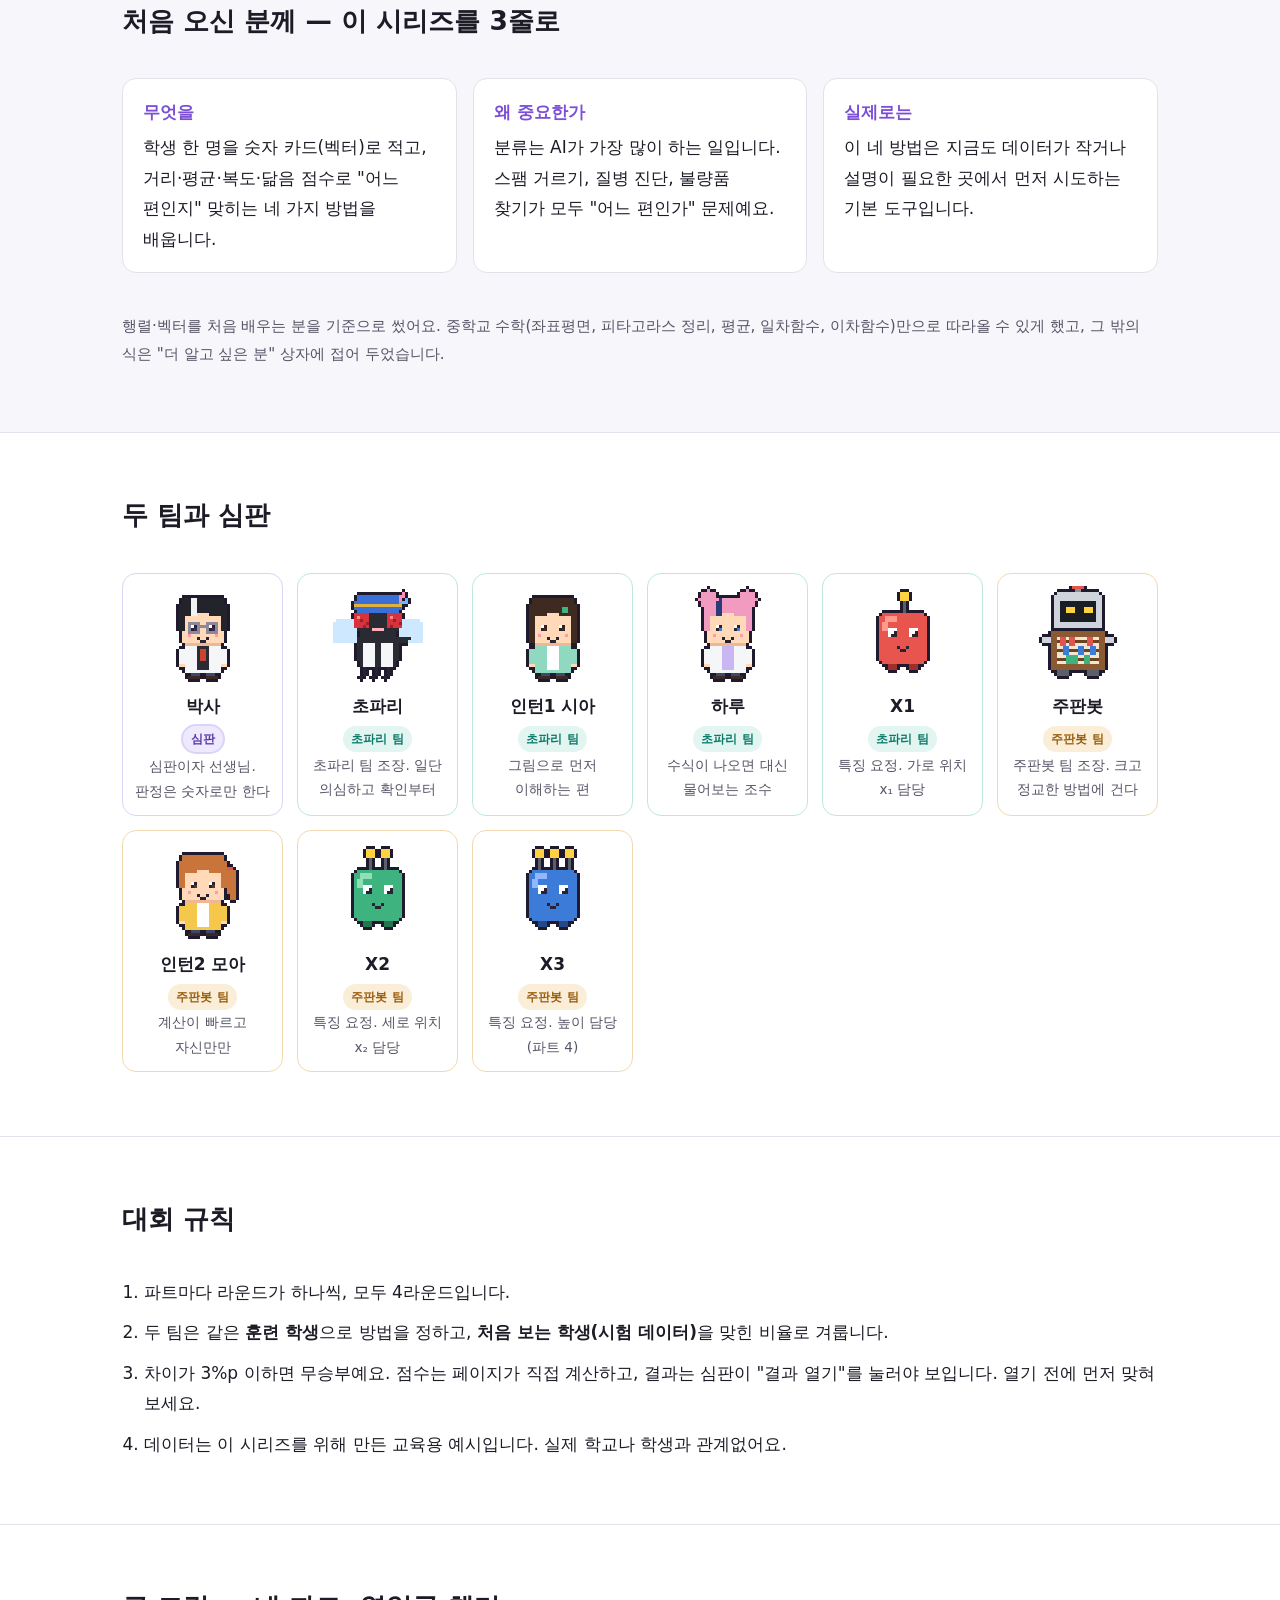
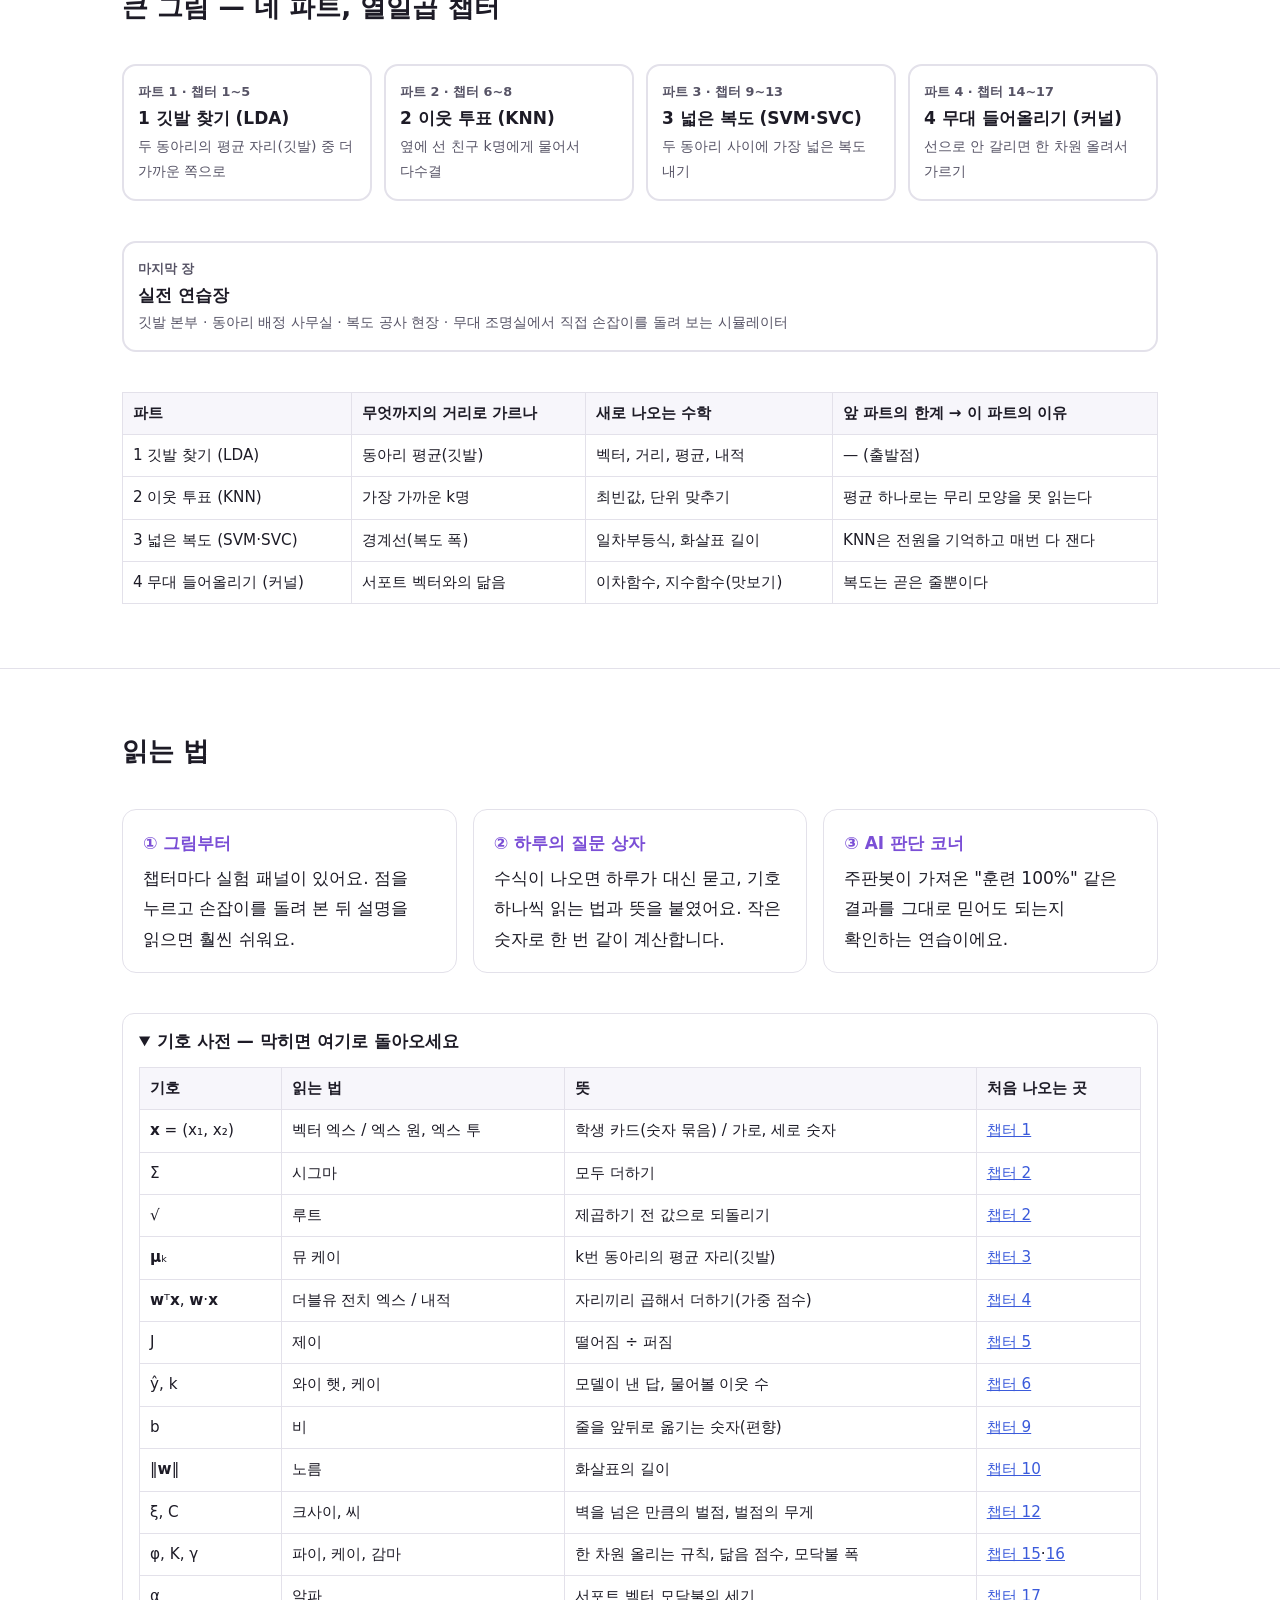
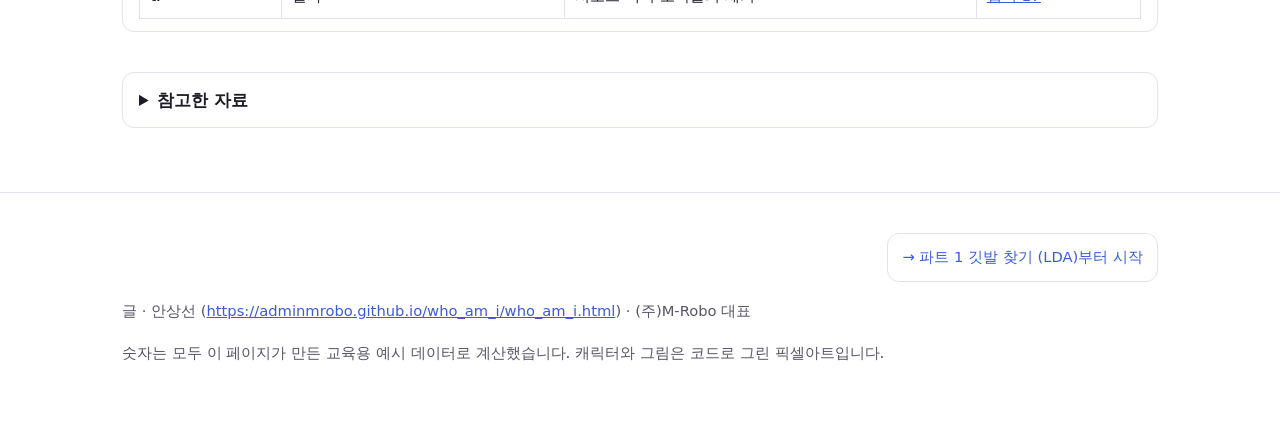
==== commit 0613079a: "표지를 잘리지 않게 전체로 보이기, 스타일 파일 버전 표시" ====
--- a/index.html
+++ b/index.html
@@ -1,9 +1,9 @@
 <!DOCTYPE html><html lang="ko"><head><meta charset="utf-8"><meta name="viewport" content="width=device-width,initial-scale=1">
 <title>거리로 가르는 분류 대회 — LDA·KNN·SVM·SVC·커널 · 거리로 가르는 분류 대회</title><meta name="description" content="벡터와 행렬을 처음 배우는 분을 위한 분류 모델 해설 시리즈. 운동장 지도 위에서 초파리 팀과 주판봇 팀이 LDA, KNN, SVM·SVC, 커널로 겨룹니다."><meta name="author" content="안상선">
 <meta property="og:title" content="거리로 가르는 분류 대회 — LDA·KNN·SVM·SVC·커널"><meta property="og:description" content="벡터와 행렬을 처음 배우는 분을 위한 분류 모델 해설 시리즈. 운동장 지도 위에서 초파리 팀과 주판봇 팀이 LDA, KNN, SVM·SVC, 커널로 겨룹니다."><meta property="og:type" content="article">
-<meta property="og:image" content="https://adminmrobo.github.io/knn_svc_svm_lab/assets/img/og_index.webp"><meta property="og:url" content="https://adminmrobo.github.io/knn_svc_svm_lab/index.html"><meta name="twitter:card" content="summary_large_image">
+<meta property="og:image" content="https://adminmrobo.github.io/knn_svc_svm_lab/assets/img/og_index.webp?v=2b95fb4a"><meta property="og:url" content="https://adminmrobo.github.io/knn_svc_svm_lab/index.html"><meta name="twitter:card" content="summary_large_image">
 <meta name="citation_title" content="거리로 가르는 분류 대회 — LDA·KNN·SVM·SVC·커널"><meta name="citation_author" content="안상선"><meta name="citation_publication_date" content="2026/11/26">
-<link rel="stylesheet" href="assets/engine.css"><script type="application/ld+json">{"@context": "https://schema.org", "@type": "LearningResource", "name": "거리로 가르는 분류 대회 — LDA·KNN·SVM·SVC·커널", "description": "벡터와 행렬을 처음 배우는 분을 위한 분류 모델 해설 시리즈. 운동장 지도 위에서 초파리 팀과 주판봇 팀이 LDA, KNN, SVM·SVC, 커널로 겨룹니다.", "inLanguage": "ko", "educationalLevel": "입문", "creator": {"@type": "Person", "name": "안상선", "url": "https://adminmrobo.github.io/who_am_i/who_am_i.html", "affiliation": "(주)M-Robo 대표"}, "isPartOf": "거리로 가르는 분류 대회", "url": "https://adminmrobo.github.io/knn_svc_svm_lab/index.html"}</script></head><body><nav class="topnav" aria-label="시리즈 목차"><div class="wrap"><b>거리로 가르는 분류 대회</b><a href="index.html" class="on">목차</a><a href="part1_lda.html" class="">1 깃발 찾기 (LDA)</a><a href="part2_knn.html" class="">2 이웃 투표 (KNN)</a><a href="part3_svm.html" class="">3 넓은 복도 (SVM·SVC)</a><a href="part4_kernel.html" class="">4 무대 들어올리기 (커널)</a><a href="practice/index.html" class="">실전 연습장</a></div></nav><figure class="cover"><img src="assets/img/cover_index.webp" alt="픽셀아트 운동장 가운데 심판석에 박사가 앉아 있고, 왼쪽에 초파리 팀(초파리·시아·하루·X1), 오른쪽에 주판봇 팀(주판봇·모아·X2·X3)이 서 있다. 두 팀 사이에 파랑 동그라미, 빨강 세모, 초록 별이 있다" width="2048" height="1152"></figure><header class="hero" id="top"><div class="wrap"><div class="kicker">연구실 해설 시리즈 · 목차</div><h1>거리로 가르는 분류 대회</h1>
+<link rel="stylesheet" href="assets/engine.css?v=2"><script type="application/ld+json">{"@context": "https://schema.org", "@type": "LearningResource", "name": "거리로 가르는 분류 대회 — LDA·KNN·SVM·SVC·커널", "description": "벡터와 행렬을 처음 배우는 분을 위한 분류 모델 해설 시리즈. 운동장 지도 위에서 초파리 팀과 주판봇 팀이 LDA, KNN, SVM·SVC, 커널로 겨룹니다.", "inLanguage": "ko", "educationalLevel": "입문", "creator": {"@type": "Person", "name": "안상선", "url": "https://adminmrobo.github.io/who_am_i/who_am_i.html", "affiliation": "(주)M-Robo 대표"}, "isPartOf": "거리로 가르는 분류 대회", "url": "https://adminmrobo.github.io/knn_svc_svm_lab/index.html"}</script></head><body><nav class="topnav" aria-label="시리즈 목차"><div class="wrap"><b>거리로 가르는 분류 대회</b><a href="index.html" class="on">목차</a><a href="part1_lda.html" class="">1 깃발 찾기 (LDA)</a><a href="part2_knn.html" class="">2 이웃 투표 (KNN)</a><a href="part3_svm.html" class="">3 넓은 복도 (SVM·SVC)</a><a href="part4_kernel.html" class="">4 무대 들어올리기 (커널)</a><a href="practice/index.html" class="">실전 연습장</a></div></nav><figure class="cover"><picture><source type="image/webp" srcset="assets/img/cover_index.webp?v=4f1d753b"><img src="assets/img/cover_index.png?v=1c3731cb" alt="픽셀아트 운동장 가운데 심판석에 박사가 앉아 있고, 왼쪽에 초파리 팀(초파리·시아·하루·X1), 오른쪽에 주판봇 팀(주판봇·모아·X2·X3)이 서 있다. 두 팀 사이에 파랑 동그라미, 빨강 세모, 초록 별이 있다" width="2048" height="1152"></picture></figure><header class="hero" id="top"><div class="wrap"><div class="kicker">연구실 해설 시리즈 · 목차</div><h1>거리로 가르는 분류 대회</h1>
 <p class="sub">전학생이 오면 어느 동아리일까? 운동장 지도 위에서 네 가지 방법(LDA · KNN · SVM·SVC · 커널)으로 겨룹니다. 모든 방법에 공통으로 흐르는 생각은 하나, <b>가까우면 같은 편</b>이에요.</p>
 <div class="scoreboard">
 <div class="team fly"><img class="px " data-spr="fly:smile" alt="" aria-hidden="true" width="64" height="64"><div><div class="nm">초파리 팀</div><div class="mem"><img class="px " data-spr="sia:smile" alt="" aria-hidden="true" width="64" height="64"><img class="px " data-spr="haru:smile" alt="" aria-hidden="true" width="64" height="64"><img class="px " data-spr="x1:smile" alt="" aria-hidden="true" width="64" height="64"></div></div><div class="pt" title="이긴 라운드">0승</div></div>
--- a/assets/engine.css
+++ b/assets/engine.css
@@ -11,7 +11,7 @@
 .topnav .wrap{display:flex;gap:14px;align-items:center;min-height:50px;overflow-x:auto;white-space:nowrap;font-size:.92rem}
 .topnav a{text-decoration:none;color:var(--sub);padding:4px 8px;border-radius:8px}.topnav a.on,.topnav a:hover{background:var(--soft);color:var(--ink)}
 .topnav b{color:var(--ink)}
-.cover{margin:0;background:#fff}.cover img{display:block;width:100%;height:auto;image-rendering:pixelated;max-height:620px;object-fit:cover}
+.cover{margin:0;background:#fff}.cover img{display:block;width:100%;max-width:1280px;height:auto;margin:0 auto;image-rendering:pixelated}
 header.hero{padding:44px 0 30px}
 .kicker{font-size:.9rem;letter-spacing:.04em;color:var(--sub);font-weight:600}
 .hero h1{font-size:2.3rem;margin:8px 0 10px}.hero .sub{color:var(--sub);font-size:1.12rem}
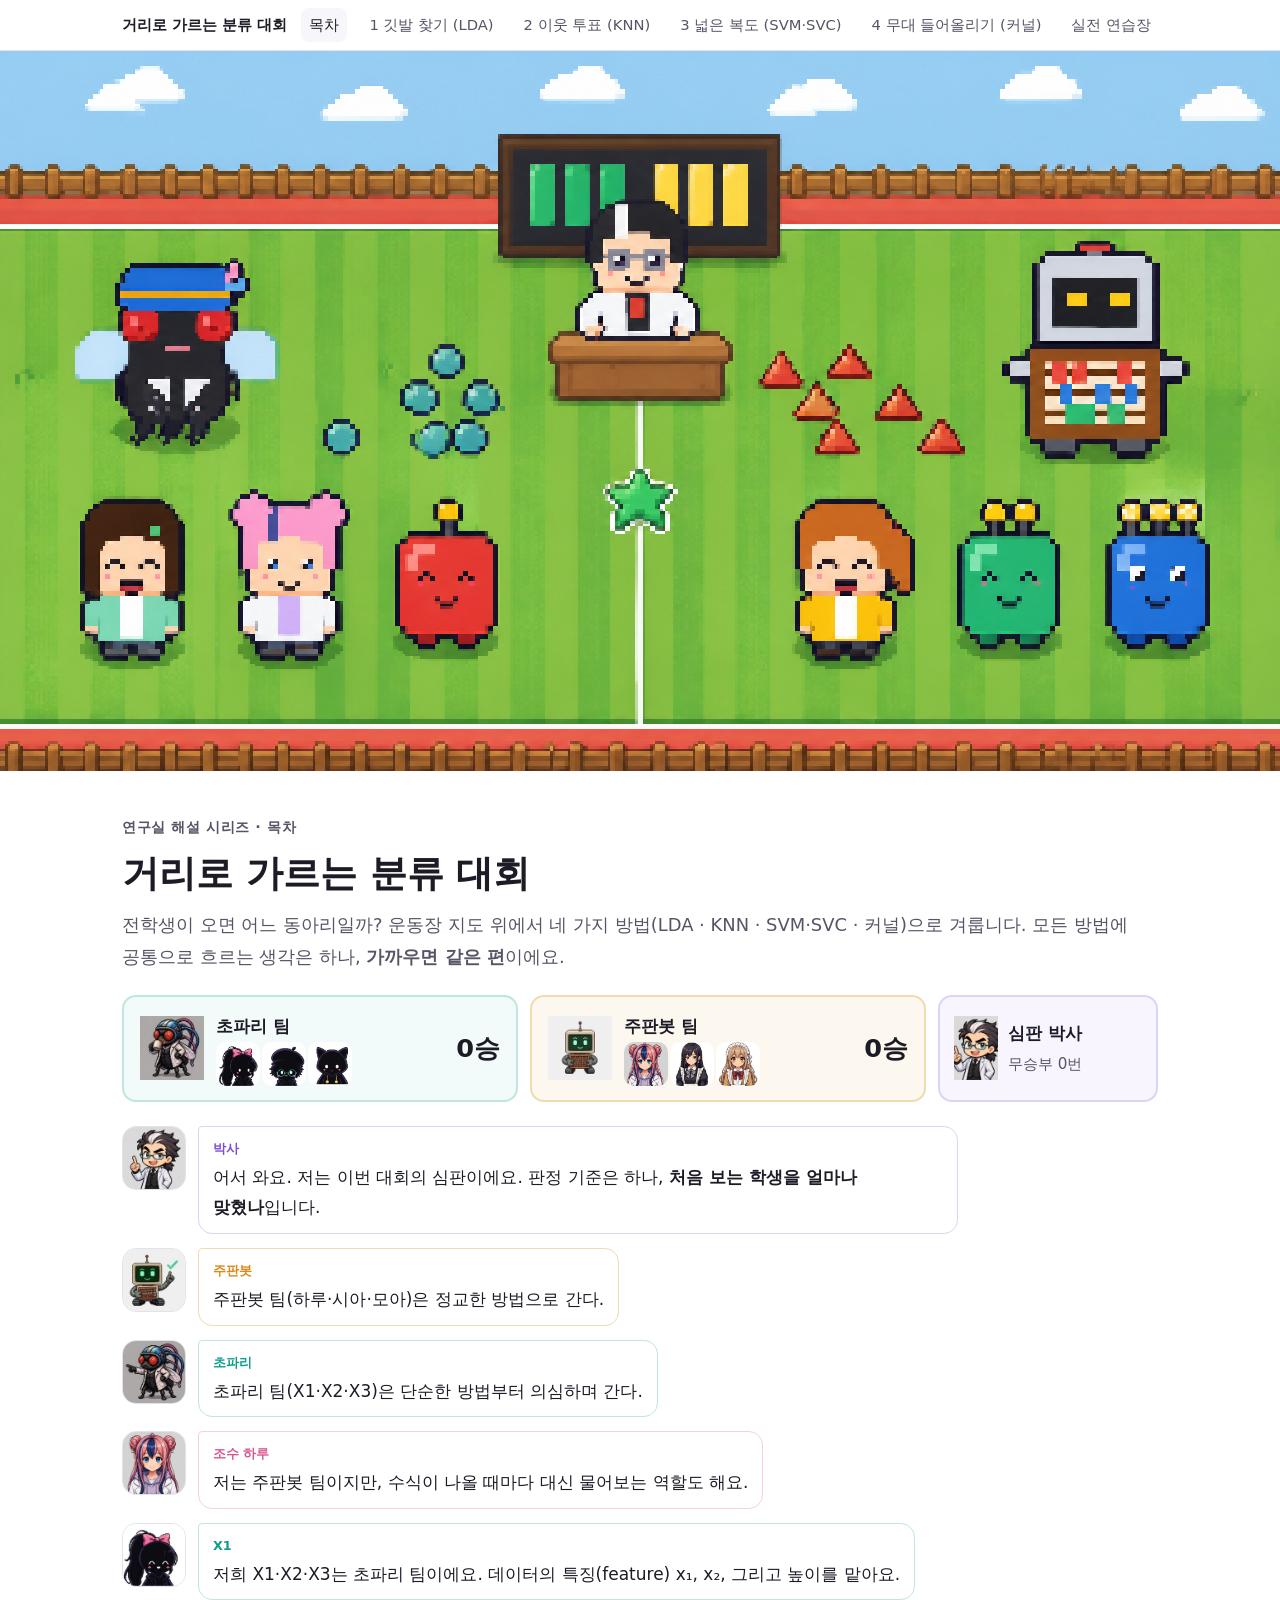
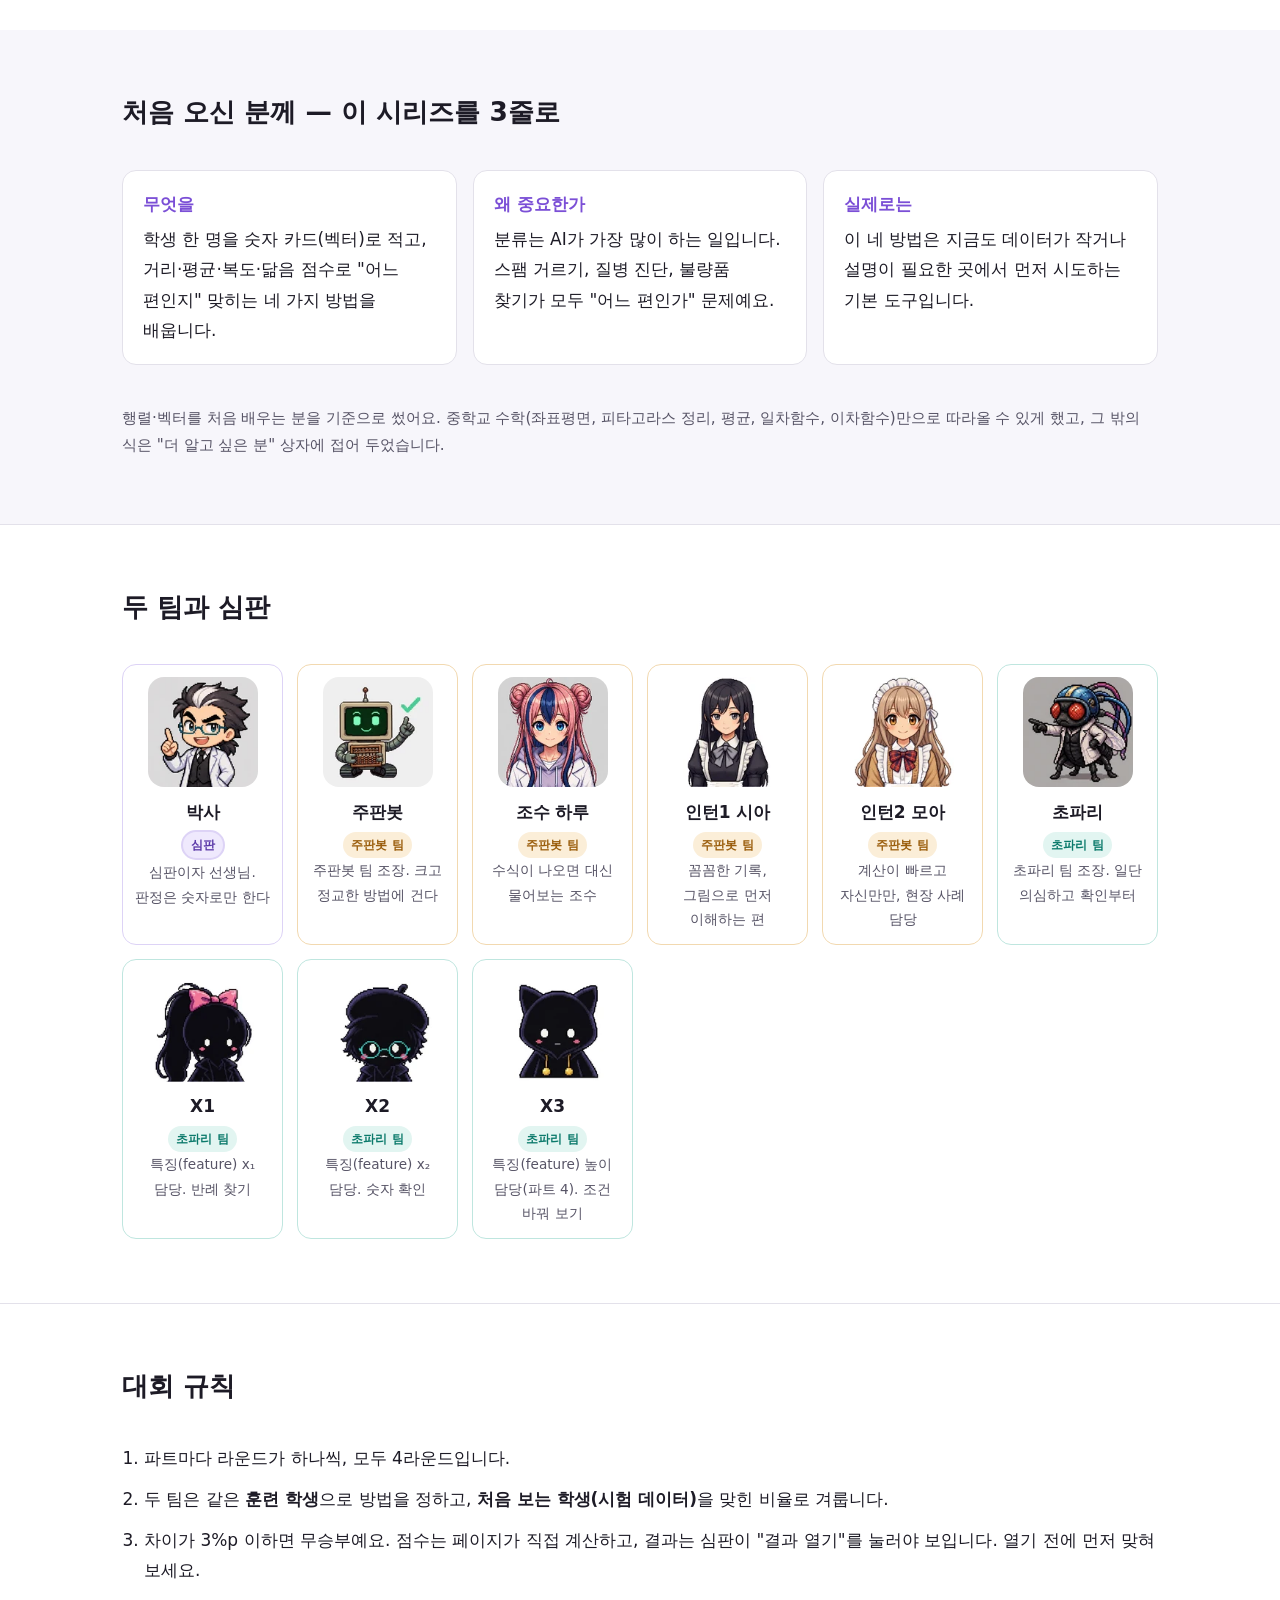
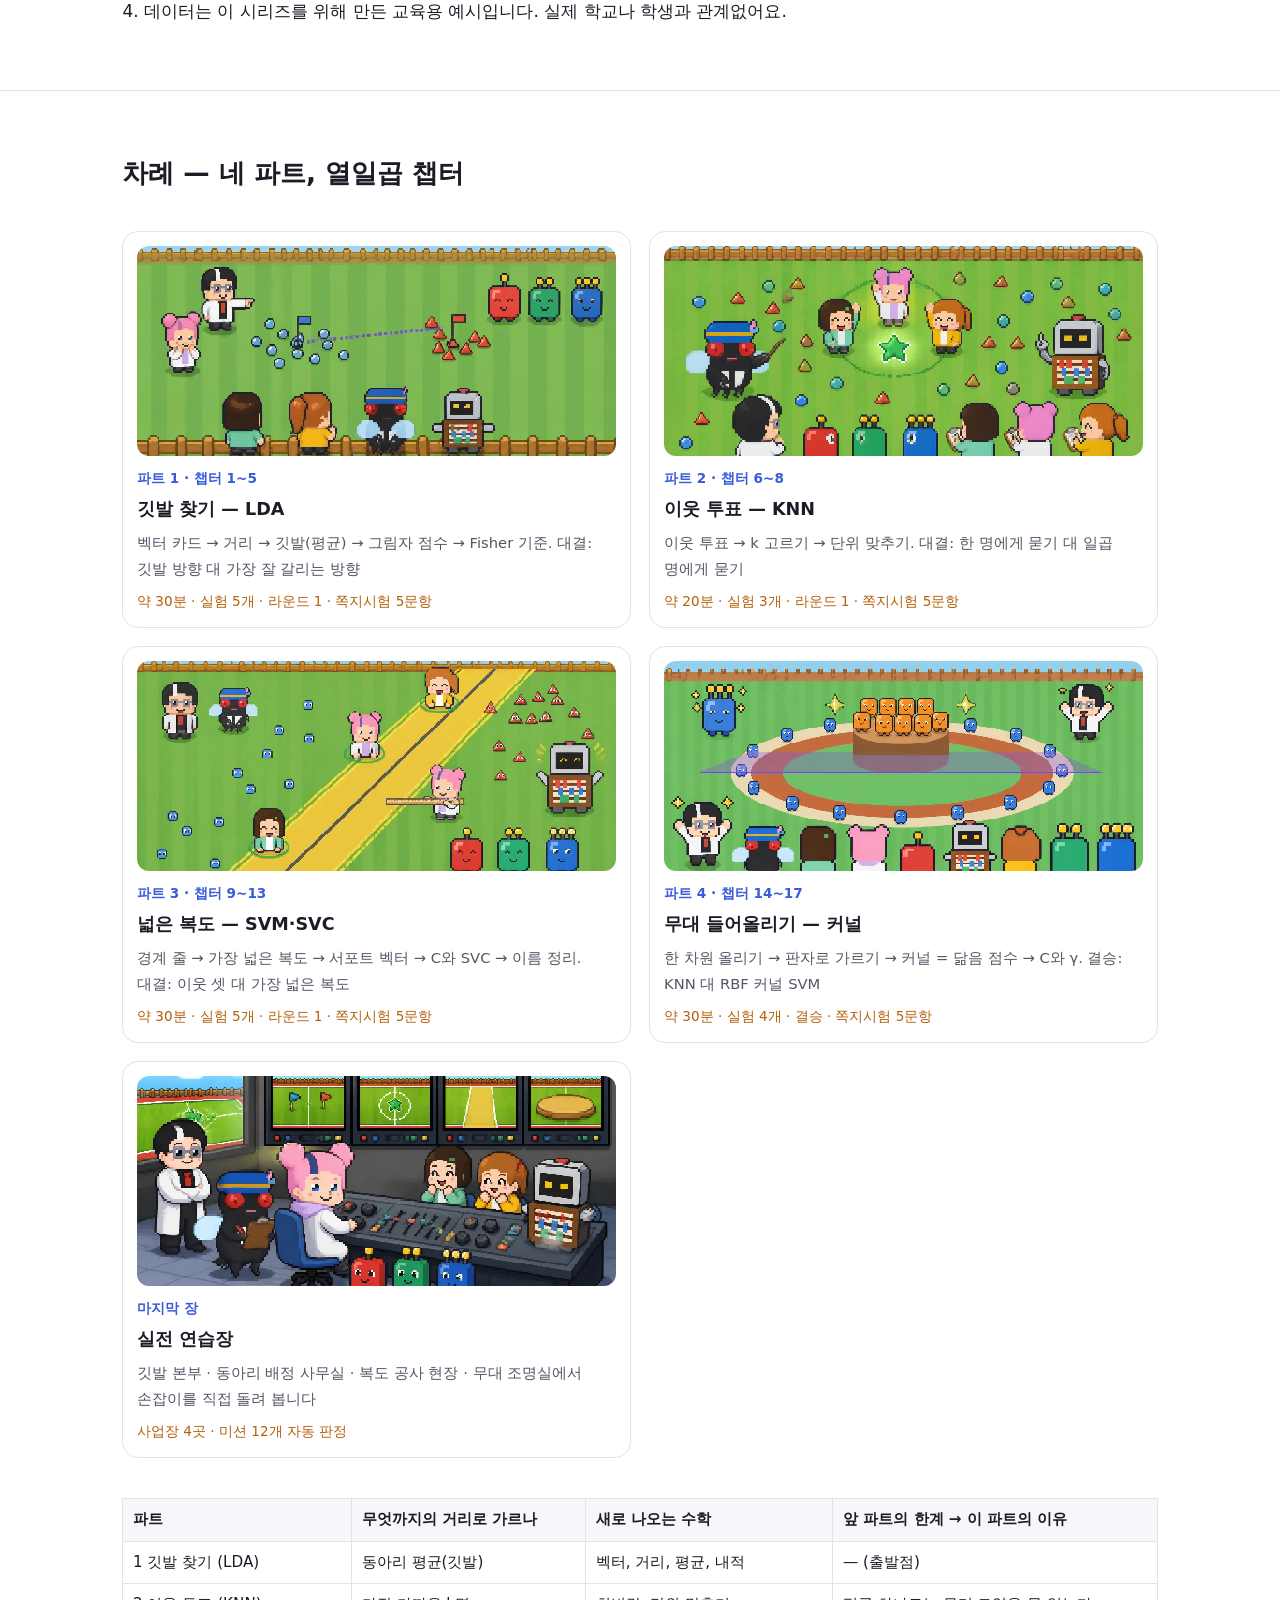
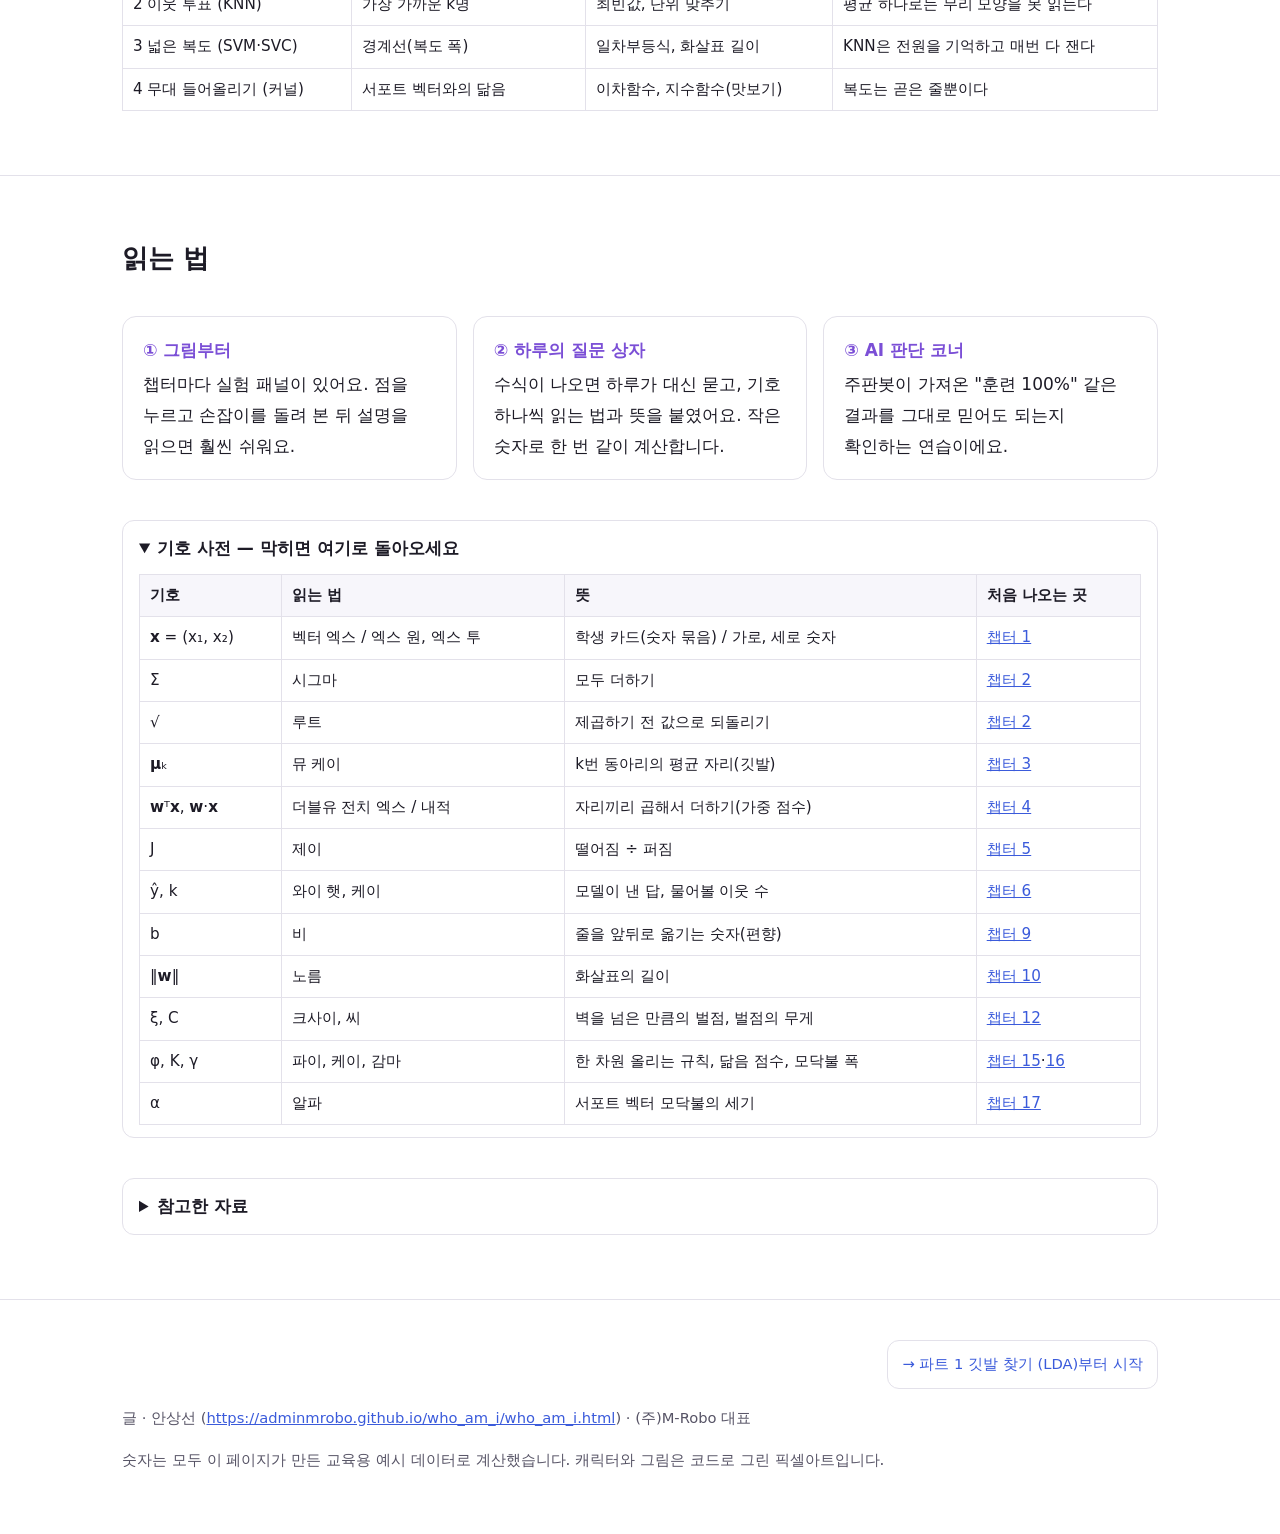
==== commit 246c3cb2: "표준(neuron_reaction) 모양에 맞춤: 정식 캐릭터 그림, 팀 구성, 예측·점수판, 썸네일 차례 - 캐릭터를 fruitfly-lab-expressions 표정 라이브러리" ====
--- a/index.html
+++ b/index.html
@@ -6,15 +6,14 @@
 <link rel="stylesheet" href="assets/engine.css?v=2"><script type="application/ld+json">{"@context": "https://schema.org", "@type": "LearningResource", "name": "거리로 가르는 분류 대회 — LDA·KNN·SVM·SVC·커널", "description": "벡터와 행렬을 처음 배우는 분을 위한 분류 모델 해설 시리즈. 운동장 지도 위에서 초파리 팀과 주판봇 팀이 LDA, KNN, SVM·SVC, 커널로 겨룹니다.", "inLanguage": "ko", "educationalLevel": "입문", "creator": {"@type": "Person", "name": "안상선", "url": "https://adminmrobo.github.io/who_am_i/who_am_i.html", "affiliation": "(주)M-Robo 대표"}, "isPartOf": "거리로 가르는 분류 대회", "url": "https://adminmrobo.github.io/knn_svc_svm_lab/index.html"}</script></head><body><nav class="topnav" aria-label="시리즈 목차"><div class="wrap"><b>거리로 가르는 분류 대회</b><a href="index.html" class="on">목차</a><a href="part1_lda.html" class="">1 깃발 찾기 (LDA)</a><a href="part2_knn.html" class="">2 이웃 투표 (KNN)</a><a href="part3_svm.html" class="">3 넓은 복도 (SVM·SVC)</a><a href="part4_kernel.html" class="">4 무대 들어올리기 (커널)</a><a href="practice/index.html" class="">실전 연습장</a></div></nav><figure class="cover"><picture><source type="image/webp" srcset="assets/img/cover_index.webp?v=4f1d753b"><img src="assets/img/cover_index.png?v=1c3731cb" alt="픽셀아트 운동장 가운데 심판석에 박사가 앉아 있고, 왼쪽에 초파리 팀(초파리·시아·하루·X1), 오른쪽에 주판봇 팀(주판봇·모아·X2·X3)이 서 있다. 두 팀 사이에 파랑 동그라미, 빨강 세모, 초록 별이 있다" width="2048" height="1152"></picture></figure><header class="hero" id="top"><div class="wrap"><div class="kicker">연구실 해설 시리즈 · 목차</div><h1>거리로 가르는 분류 대회</h1>
 <p class="sub">전학생이 오면 어느 동아리일까? 운동장 지도 위에서 네 가지 방법(LDA · KNN · SVM·SVC · 커널)으로 겨룹니다. 모든 방법에 공통으로 흐르는 생각은 하나, <b>가까우면 같은 편</b>이에요.</p>
 <div class="scoreboard">
-<div class="team fly"><img class="px " data-spr="fly:smile" alt="" aria-hidden="true" width="64" height="64"><div><div class="nm">초파리 팀</div><div class="mem"><img class="px " data-spr="sia:smile" alt="" aria-hidden="true" width="64" height="64"><img class="px " data-spr="haru:smile" alt="" aria-hidden="true" width="64" height="64"><img class="px " data-spr="x1:smile" alt="" aria-hidden="true" width="64" height="64"></div></div><div class="pt" title="이긴 라운드">0승</div></div>
-<div class="team robo"><img class="px " data-spr="robo:smile" alt="" aria-hidden="true" width="64" height="64"><div><div class="nm">주판봇 팀</div><div class="mem"><img class="px " data-spr="moa:smile" alt="" aria-hidden="true" width="64" height="64"><img class="px " data-spr="x2:smile" alt="" aria-hidden="true" width="64" height="64"><img class="px " data-spr="x3:smile" alt="" aria-hidden="true" width="64" height="64"></div></div><div class="pt" title="이긴 라운드">0승</div></div>
-<div class="ref"><img class="px " data-spr="doc:smile" alt="" aria-hidden="true" width="64" height="64"><div><b>심판 박사</b><br><span class="note">무승부 0번</span></div></div></div><div style="margin-top:24px"><div class="dialog"><div class="say doc"><img class="px " data-spr="doc:smile" alt="" aria-hidden="true" width="64" height="64"><div><span class="who">박사</span>어서 와요. 저는 이번 대회의 심판이에요. 판정 기준은 하나, <b>처음 보는 학생을 얼마나 맞혔나</b>입니다.</div></div><div class="say fly"><img class="px " data-spr="fly:point" alt="" aria-hidden="true" width="64" height="64"><div><span class="who">초파리</span>초파리 팀은 단순한 방법부터 의심하며 간다.</div></div><div class="say robo"><img class="px " data-spr="robo:firm" alt="" aria-hidden="true" width="64" height="64"><div><span class="who">주판봇</span>주판봇 팀은 정교한 방법으로 간다.</div></div><div class="say haru"><img class="px " data-spr="haru:smile" alt="" aria-hidden="true" width="64" height="64"><div><span class="who">하루</span>저는 초파리 팀이지만, 수식이 나올 때마다 대신 물어보는 역할도 해요.</div></div></div></div></div></header><section class="sec" id="plain"><div class="wrap stack"><h2>처음 오신 분께 — 이 시리즈를 3줄로</h2>
+<div class="team fly"><img class="px " data-spr="fly:smile" alt="" aria-hidden="true" width="64" height="64"><div><div class="nm">초파리 팀</div><div class="mem"><img class="px " data-spr="x1:smile" alt="" aria-hidden="true" width="64" height="64"><img class="px " data-spr="x2:smile" alt="" aria-hidden="true" width="64" height="64"><img class="px " data-spr="x3:smile" alt="" aria-hidden="true" width="64" height="64"></div></div><div class="pt" title="이긴 라운드">0승</div></div>
+<div class="team robo"><img class="px " data-spr="robo:smile" alt="" aria-hidden="true" width="64" height="64"><div><div class="nm">주판봇 팀</div><div class="mem"><img class="px " data-spr="haru:smile" alt="" aria-hidden="true" width="64" height="64"><img class="px " data-spr="sia:smile" alt="" aria-hidden="true" width="64" height="64"><img class="px " data-spr="moa:smile" alt="" aria-hidden="true" width="64" height="64"></div></div><div class="pt" title="이긴 라운드">0승</div></div>
+<div class="ref"><img class="px " data-spr="doc:smile" alt="" aria-hidden="true" width="64" height="64"><div><b>심판 박사</b><br><span class="note">무승부 0번</span></div></div></div><div style="margin-top:24px"><div class="dialog"><div class="say doc"><img class="px " data-spr="doc:smile" alt="" aria-hidden="true" width="64" height="64"><div><span class="who">박사</span>어서 와요. 저는 이번 대회의 심판이에요. 판정 기준은 하나, <b>처음 보는 학생을 얼마나 맞혔나</b>입니다.</div></div><div class="say robo"><img class="px " data-spr="robo:firm" alt="" aria-hidden="true" width="64" height="64"><div><span class="who">주판봇</span>주판봇 팀(하루·시아·모아)은 정교한 방법으로 간다.</div></div><div class="say fly"><img class="px " data-spr="fly:point" alt="" aria-hidden="true" width="64" height="64"><div><span class="who">초파리</span>초파리 팀(X1·X2·X3)은 단순한 방법부터 의심하며 간다.</div></div><div class="say haru"><img class="px " data-spr="haru:smile" alt="" aria-hidden="true" width="64" height="64"><div><span class="who">조수 하루</span>저는 주판봇 팀이지만, 수식이 나올 때마다 대신 물어보는 역할도 해요.</div></div><div class="say x1"><img class="px " data-spr="x1:happy" alt="" aria-hidden="true" width="64" height="64"><div><span class="who">X1</span>저희 X1·X2·X3는 초파리 팀이에요. 데이터의 특징(feature) x₁, x₂, 그리고 높이를 맡아요.</div></div></div></div></div></header><section class="sec" id="plain"><div class="wrap stack"><h2>처음 오신 분께 — 이 시리즈를 3줄로</h2>
 <div class="three"><div><b>무엇을</b>학생 한 명을 숫자 카드(벡터)로 적고, 거리·평균·복도·닮음 점수로 "어느 편인지" 맞히는 네 가지 방법을 배웁니다.</div><div><b>왜 중요한가</b>분류는 AI가 가장 많이 하는 일입니다. 스팸 거르기, 질병 진단, 불량품 찾기가 모두 "어느 편인가" 문제예요.</div><div><b>실제로는</b>이 네 방법은 지금도 데이터가 작거나 설명이 필요한 곳에서 먼저 시도하는 기본 도구입니다.</div></div>
-<p class="note">행렬·벡터를 처음 배우는 분을 기준으로 썼어요. 중학교 수학(좌표평면, 피타고라스 정리, 평균, 일차함수, 이차함수)만으로 따라올 수 있게 했고, 그 밖의 식은 "더 알고 싶은 분" 상자에 접어 두었습니다.</p></div></section><section class="sec" id="cast"><div class="wrap stack"><h2>두 팀과 심판</h2><div class="cast"><div class="c ref"><img class="px " data-spr="doc:smile" alt="" aria-hidden="true" width="64" height="64"><div><b>박사</b></div><span class="tag ref">심판</span><div class="r">심판이자 선생님. 판정은 숫자로만 한다</div></div><div class="c fly"><img class="px " data-spr="fly:point" alt="" aria-hidden="true" width="64" height="64"><div><b>초파리</b></div><span class="tag fly">초파리 팀</span><div class="r">초파리 팀 조장. 일단 의심하고 확인부터</div></div><div class="c fly"><img class="px " data-spr="sia:smile" alt="" aria-hidden="true" width="64" height="64"><div><b>인턴1 시아</b></div><span class="tag fly">초파리 팀</span><div class="r">그림으로 먼저 이해하는 편</div></div><div class="c fly"><img class="px " data-spr="haru:smile" alt="" aria-hidden="true" width="64" height="64"><div><b>하루</b></div><span class="tag fly">초파리 팀</span><div class="r">수식이 나오면 대신 물어보는 조수</div></div><div class="c fly"><img class="px " data-spr="x1:smile" alt="" aria-hidden="true" width="64" height="64"><div><b>X1</b></div><span class="tag fly">초파리 팀</span><div class="r">특징 요정. 가로 위치 x₁ 담당</div></div><div class="c robo"><img class="px " data-spr="robo:firm" alt="" aria-hidden="true" width="64" height="64"><div><b>주판봇</b></div><span class="tag robo">주판봇 팀</span><div class="r">주판봇 팀 조장. 크고 정교한 방법에 건다</div></div><div class="c robo"><img class="px " data-spr="moa:smile" alt="" aria-hidden="true" width="64" height="64"><div><b>인턴2 모아</b></div><span class="tag robo">주판봇 팀</span><div class="r">계산이 빠르고 자신만만</div></div><div class="c robo"><img class="px " data-spr="x2:smile" alt="" aria-hidden="true" width="64" height="64"><div><b>X2</b></div><span class="tag robo">주판봇 팀</span><div class="r">특징 요정. 세로 위치 x₂ 담당</div></div><div class="c robo"><img class="px " data-spr="x3:smile" alt="" aria-hidden="true" width="64" height="64"><div><b>X3</b></div><span class="tag robo">주판봇 팀</span><div class="r">특징 요정. 높이 담당(파트 4)</div></div></div></div></section><section class="sec" id="rule"><div class="wrap stack"><h2>대회 규칙</h2><ol style="display:flex;flex-direction:column;gap:10px;margin:0;padding-left:22px">
+<p class="note">행렬·벡터를 처음 배우는 분을 기준으로 썼어요. 중학교 수학(좌표평면, 피타고라스 정리, 평균, 일차함수, 이차함수)만으로 따라올 수 있게 했고, 그 밖의 식은 "더 알고 싶은 분" 상자에 접어 두었습니다.</p></div></section><section class="sec" id="cast"><div class="wrap stack"><h2>두 팀과 심판</h2><div class="cast"><div class="c ref"><img class="px " data-spr="doc:smile" alt="" aria-hidden="true" width="64" height="64"><div><b>박사</b></div><span class="tag ref">심판</span><div class="r">심판이자 선생님. 판정은 숫자로만 한다</div></div><div class="c robo"><img class="px " data-spr="robo:firm" alt="" aria-hidden="true" width="64" height="64"><div><b>주판봇</b></div><span class="tag robo">주판봇 팀</span><div class="r">주판봇 팀 조장. 크고 정교한 방법에 건다</div></div><div class="c robo"><img class="px " data-spr="haru:smile" alt="" aria-hidden="true" width="64" height="64"><div><b>조수 하루</b></div><span class="tag robo">주판봇 팀</span><div class="r">수식이 나오면 대신 물어보는 조수</div></div><div class="c robo"><img class="px " data-spr="sia:smile" alt="" aria-hidden="true" width="64" height="64"><div><b>인턴1 시아</b></div><span class="tag robo">주판봇 팀</span><div class="r">꼼꼼한 기록, 그림으로 먼저 이해하는 편</div></div><div class="c robo"><img class="px " data-spr="moa:smile" alt="" aria-hidden="true" width="64" height="64"><div><b>인턴2 모아</b></div><span class="tag robo">주판봇 팀</span><div class="r">계산이 빠르고 자신만만, 현장 사례 담당</div></div><div class="c fly"><img class="px " data-spr="fly:point" alt="" aria-hidden="true" width="64" height="64"><div><b>초파리</b></div><span class="tag fly">초파리 팀</span><div class="r">초파리 팀 조장. 일단 의심하고 확인부터</div></div><div class="c fly"><img class="px " data-spr="x1:smile" alt="" aria-hidden="true" width="64" height="64"><div><b>X1</b></div><span class="tag fly">초파리 팀</span><div class="r">특징(feature) x₁ 담당. 반례 찾기</div></div><div class="c fly"><img class="px " data-spr="x2:smile" alt="" aria-hidden="true" width="64" height="64"><div><b>X2</b></div><span class="tag fly">초파리 팀</span><div class="r">특징(feature) x₂ 담당. 숫자 확인</div></div><div class="c fly"><img class="px " data-spr="x3:smile" alt="" aria-hidden="true" width="64" height="64"><div><b>X3</b></div><span class="tag fly">초파리 팀</span><div class="r">특징(feature) 높이 담당(파트 4). 조건 바꿔 보기</div></div></div></div></section><section class="sec" id="rule"><div class="wrap stack"><h2>대회 규칙</h2><ol style="display:flex;flex-direction:column;gap:10px;margin:0;padding-left:22px">
 <li>파트마다 라운드가 하나씩, 모두 4라운드입니다.</li><li>두 팀은 같은 <b>훈련 학생</b>으로 방법을 정하고, <b>처음 보는 학생(시험 데이터)</b>을 맞힌 비율로 겨룹니다.</li>
 <li>차이가 3%p 이하면 무승부예요. 점수는 페이지가 직접 계산하고, 결과는 심판이 "결과 열기"를 눌러야 보입니다. 열기 전에 먼저 맞혀 보세요.</li>
-<li>데이터는 이 시리즈를 위해 만든 교육용 예시입니다. 실제 학교나 학생과 관계없어요.</li></ol></div></section><section class="sec" id="map"><div class="wrap stack"><h2>큰 그림 — 네 파트, 열일곱 챕터</h2><div class="map"><a href="part1_lda.html" class=""><div class="n">파트 1 · 챕터 1~5</div><div class="t">1 깃발 찾기 (LDA)</div><div class="d">두 동아리의 평균 자리(깃발) 중 더 가까운 쪽으로</div></a><a href="part2_knn.html" class=""><div class="n">파트 2 · 챕터 6~8</div><div class="t">2 이웃 투표 (KNN)</div><div class="d">옆에 선 친구 k명에게 물어서 다수결</div></a><a href="part3_svm.html" class=""><div class="n">파트 3 · 챕터 9~13</div><div class="t">3 넓은 복도 (SVM·SVC)</div><div class="d">두 동아리 사이에 가장 넓은 복도 내기</div></a><a href="part4_kernel.html" class=""><div class="n">파트 4 · 챕터 14~17</div><div class="t">4 무대 들어올리기 (커널)</div><div class="d">선으로 안 갈리면 한 차원 올려서 가르기</div></a></div>
-<div class="map" style="grid-template-columns:1fr"><a href="practice/index.html"><div class="n">마지막 장</div><div class="t">실전 연습장</div><div class="d">깃발 본부 · 동아리 배정 사무실 · 복도 공사 현장 · 무대 조명실에서 직접 손잡이를 돌려 보는 시뮬레이터</div></a></div>
+<li>데이터는 이 시리즈를 위해 만든 교육용 예시입니다. 실제 학교나 학생과 관계없어요.</li></ol></div></section><section class="sec" id="map"><div class="wrap stack"><h2>차례 — 네 파트, 열일곱 챕터</h2><div class="cards"><a href="part1_lda.html"><img src="assets/img/thumb_part1.webp?v=7735058a" alt="" width="1024" height="448" loading="lazy"><div class="n">파트 1 · 챕터 1~5</div><div class="t">깃발 찾기 — LDA</div><div class="d">벡터 카드 → 거리 → 깃발(평균) → 그림자 점수 → Fisher 기준. 대결: 깃발 방향 대 가장 잘 갈리는 방향</div><div class="m">약 30분 · 실험 5개 · 라운드 1 · 쪽지시험 5문항</div></a><a href="part2_knn.html"><img src="assets/img/thumb_part2.webp?v=7611f19d" alt="" width="1024" height="448" loading="lazy"><div class="n">파트 2 · 챕터 6~8</div><div class="t">이웃 투표 — KNN</div><div class="d">이웃 투표 → k 고르기 → 단위 맞추기. 대결: 한 명에게 묻기 대 일곱 명에게 묻기</div><div class="m">약 20분 · 실험 3개 · 라운드 1 · 쪽지시험 5문항</div></a><a href="part3_svm.html"><img src="assets/img/thumb_part3.webp?v=d7d54bce" alt="" width="1024" height="448" loading="lazy"><div class="n">파트 3 · 챕터 9~13</div><div class="t">넓은 복도 — SVM·SVC</div><div class="d">경계 줄 → 가장 넓은 복도 → 서포트 벡터 → C와 SVC → 이름 정리. 대결: 이웃 셋 대 가장 넓은 복도</div><div class="m">약 30분 · 실험 5개 · 라운드 1 · 쪽지시험 5문항</div></a><a href="part4_kernel.html"><img src="assets/img/thumb_part4.webp?v=5ff1db23" alt="" width="1024" height="448" loading="lazy"><div class="n">파트 4 · 챕터 14~17</div><div class="t">무대 들어올리기 — 커널</div><div class="d">한 차원 올리기 → 판자로 가르기 → 커널 = 닮음 점수 → C와 γ. 결승: KNN 대 RBF 커널 SVM</div><div class="m">약 30분 · 실험 4개 · 결승 · 쪽지시험 5문항</div></a><a href="practice/index.html"><img src="assets/img/thumb_practice.webp?v=336781c0" alt="" width="1024" height="448" loading="lazy"><div class="n">마지막 장</div><div class="t">실전 연습장</div><div class="d">깃발 본부 · 동아리 배정 사무실 · 복도 공사 현장 · 무대 조명실에서 손잡이를 직접 돌려 봅니다</div><div class="m">사업장 4곳 · 미션 12개 자동 판정</div></a></div>
 <div class="tbl"><table><tr><th>파트</th><th>무엇까지의 거리로 가르나</th><th>새로 나오는 수학</th><th>앞 파트의 한계 → 이 파트의 이유</th></tr>
 <tr><td>1 깃발 찾기 (LDA)</td><td>동아리 평균(깃발)</td><td>벡터, 거리, 평균, 내적</td><td>— (출발점)</td></tr>
 <tr><td>2 이웃 투표 (KNN)</td><td>가장 가까운 k명</td><td>최빈값, 단위 맞추기</td><td>평균 하나로는 무리 모양을 못 읽는다</td></tr>
--- a/assets/engine.css
+++ b/assets/engine.css
@@ -2,7 +2,7 @@
 :root{--ink:#1d1b26;--sub:#575466;--rule:#e3e1ea;--bg:#ffffff;--soft:#f7f6fb;--blue:#3d7bd9;--red:#e0533d;--teal:#0f9d8a;--amber:#d98a1c;--doc:#7b4fd6;--haru:#d9568f;--ok:#1f9d55;--bad:#d64545;--code:#f3f2f8;--maxw:1080px}
 *{box-sizing:border-box}html{scroll-behavior:smooth}
 body{margin:0;background:var(--bg);color:var(--ink);font-family:Pretendard,"Noto Sans KR","Apple SD Gothic Neo","Malgun Gothic",system-ui,sans-serif;font-size:17px;line-height:1.8;word-break:keep-all;overflow-wrap:anywhere}
-a{color:#3b5bdb}img.px,.say img,.cast img{image-rendering:pixelated}
+a{color:#3b5bdb}img.px{image-rendering:auto;object-fit:cover;background:#f2f1f6}
 .wrap{max-width:var(--maxw);margin:0 auto;padding:0 22px}
 .stack{display:flex;flex-direction:column;gap:40px}
 h1,h2,h3{line-height:1.35;margin:0}h2{font-size:1.65rem}h3{font-size:1.2rem}
@@ -18,7 +18,7 @@
 .scoreboard{display:flex;gap:12px;flex-wrap:wrap;margin-top:22px}
 .scoreboard .team{flex:1 1 260px;border:2px solid var(--rule);border-radius:14px;padding:14px 16px;display:flex;gap:12px;align-items:center}
 .team.fly{border-color:#bfe6df;background:#f2fbf9}.team.robo{border-color:#f2d9b0;background:#fdf8ef}
-.team .mem{display:flex;gap:2px}.team .mem img{width:44px;height:44px}
+.team .mem{display:flex;gap:2px}.team .mem img{width:44px;height:44px;border-radius:10px}
 .team .nm{font-weight:700}.team .pt{margin-left:auto;font-size:1.6rem;font-weight:800}
 .ref{border:2px solid #ddd3f6;background:#f8f5ff;border-radius:14px;padding:10px 14px;display:flex;gap:10px;align-items:center;flex:0 1 220px}.ref img{width:44px}
 section{scroll-margin-top:60px}
@@ -34,14 +34,14 @@
 dl.abbr{display:grid;grid-template-columns:max-content 1fr;gap:6px 14px;margin:0}dl.abbr dt{font-weight:700}dl.abbr dd{margin:0}
 .cast{display:grid;grid-template-columns:repeat(auto-fill,minmax(150px,1fr));gap:14px}
 .cast .c{border:1px solid var(--rule);border-radius:14px;padding:12px;text-align:center;background:#fff}
-.cast .c img{width:96px;height:96px}.cast .c .r{font-size:.85rem;color:var(--sub)}
+.cast .c img{width:110px;height:110px;border-radius:16px}.cast .c .r{font-size:.85rem;color:var(--sub)}
 .cast .c.fly{border-color:#bfe6df}.cast .c.robo{border-color:#f2d9b0}.cast .c.ref{border-color:#ddd3f6;display:block}
 .tag{display:inline-block;font-size:.78rem;padding:2px 8px;border-radius:999px;background:var(--soft);color:var(--sub);font-weight:600}
 .tag.fly{background:#e2f5f1;color:#0b7a6b}.tag.robo{background:#fbeed8;color:#9a5d0c}.tag.ref{background:#efe9fd;color:#5a37a8}
 /* 대화 */
 .dialog{display:flex;flex-direction:column;gap:14px}
 .say{display:flex;gap:12px;align-items:flex-start}
-.say img{width:64px;height:64px;flex:0 0 64px;border-radius:12px;background:var(--soft)}
+.say img{width:64px;height:64px;flex:0 0 64px;border-radius:14px;background:var(--soft);border:1.5px solid var(--rule)}
 .say>div{background:#fff;border:1.5px solid var(--rule);border-radius:4px 14px 14px 14px;padding:10px 14px;max-width:760px}
 .say .who{display:block;font-size:.8rem;font-weight:700;margin-bottom:2px}
 .say.doc .who{color:var(--doc)}.say.haru .who{color:var(--haru)}.say.fly .who,.say.sia .who,.say.x1 .who{color:var(--teal)}.say.robo .who,.say.moa .who,.say.x2 .who,.say.x3 .who{color:var(--amber)}
@@ -57,7 +57,7 @@
 .ez-why,.ez-math{border-radius:14px;padding:20px 22px;display:flex;flex-direction:column;gap:12px}
 .ez-why{background:#f5f8ff;border:1px solid #d9e3fb}.ez-math{background:#fff6fa;border:1px solid #f6cfe0}
 .ez-why h3,.ez-math h3{font-size:1.05rem}
-.ez-math .ask{display:flex;gap:10px;align-items:flex-start}.ez-math .ask img{width:52px;height:52px;flex:0 0 52px;image-rendering:pixelated}
+.ez-math .ask{display:flex;gap:10px;align-items:flex-start}.ez-math .ask img{width:56px;height:56px;flex:0 0 56px;border-radius:12px;border:1.5px solid #f6cfe0}
 .eqn{font-family:"Cambria Math","STIX Two Math","Times New Roman",serif;font-size:1.25rem;text-align:center;background:#fff;border-radius:10px;padding:10px;border:1px solid var(--rule);overflow-x:auto}
 table{border-collapse:collapse;width:100%;font-size:.95rem}th,td{border:1px solid var(--rule);padding:7px 10px;text-align:left;vertical-align:top}th{background:var(--soft)}
 .tbl{overflow-x:auto}
@@ -131,3 +131,11 @@
 .ctrl label{display:block}.ctrl label input{display:block;margin-top:4px}
 .ez-math td:first-child{white-space:nowrap}
 .kbdhint{margin-top:6px;font-size:.85rem}.exam{border:2px solid #ddd3f6;border-radius:16px;padding:20px;background:#fbfaff}.exam-score{font-size:1rem;min-height:1.4em}
+.arena .side img.lead{border-radius:18px;border:2px solid #fff}.arena .judge img{border-radius:14px}
+.predict{display:flex;gap:8px;flex-wrap:wrap;align-items:center;justify-content:center}.predict b{font-size:.95rem}
+.predict button.pick{background:#efe9fd;border-color:var(--doc);font-weight:700}
+.floatscore{position:fixed;left:12px;bottom:12px;z-index:30;background:rgba(255,255,255,.96);border:1.5px solid var(--rule);border-radius:999px;padding:6px 14px;font-size:.85rem;box-shadow:0 2px 10px rgba(0,0,0,.08);display:flex;gap:12px}
+.floatscore b{font-size:1rem}.floatscore .f{color:#0b7a6b}.floatscore .r{color:#9a5d0c}
+.cards{display:grid;grid-template-columns:repeat(2,1fr);gap:18px}.cards a{display:block;border:1.5px solid var(--rule);border-radius:16px;padding:14px;text-decoration:none;color:inherit;background:#fff}
+.cards a img{width:100%;height:auto;border-radius:12px;display:block;image-rendering:pixelated}.cards .n{color:#3b5bdb;font-weight:700;font-size:.85rem;margin-top:10px}.cards .t{font-weight:800;font-size:1.1rem;margin:4px 0}.cards .d{color:var(--sub);font-size:.92rem}.cards .m{color:#b4600c;font-size:.85rem;margin-top:6px}
+@media (max-width:700px){.cards{grid-template-columns:1fr}.floatscore{font-size:.78rem;gap:8px}}
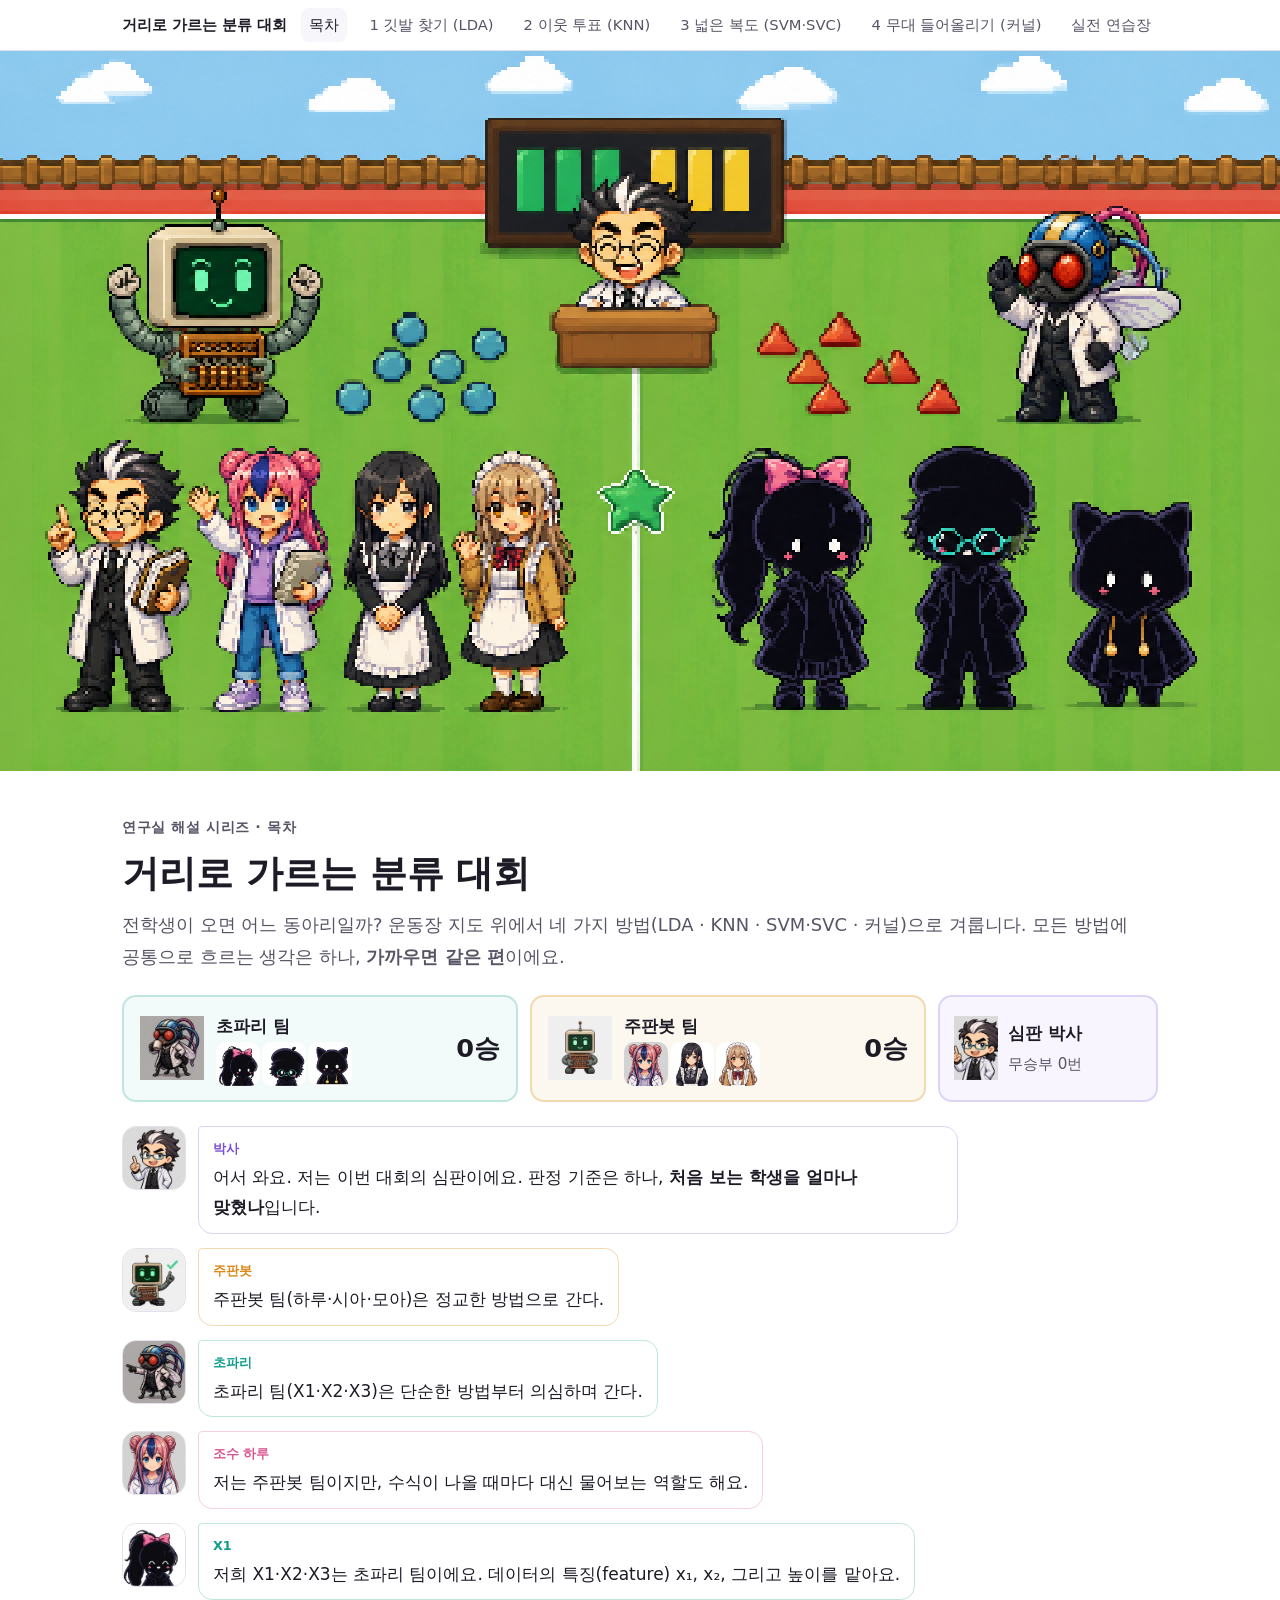
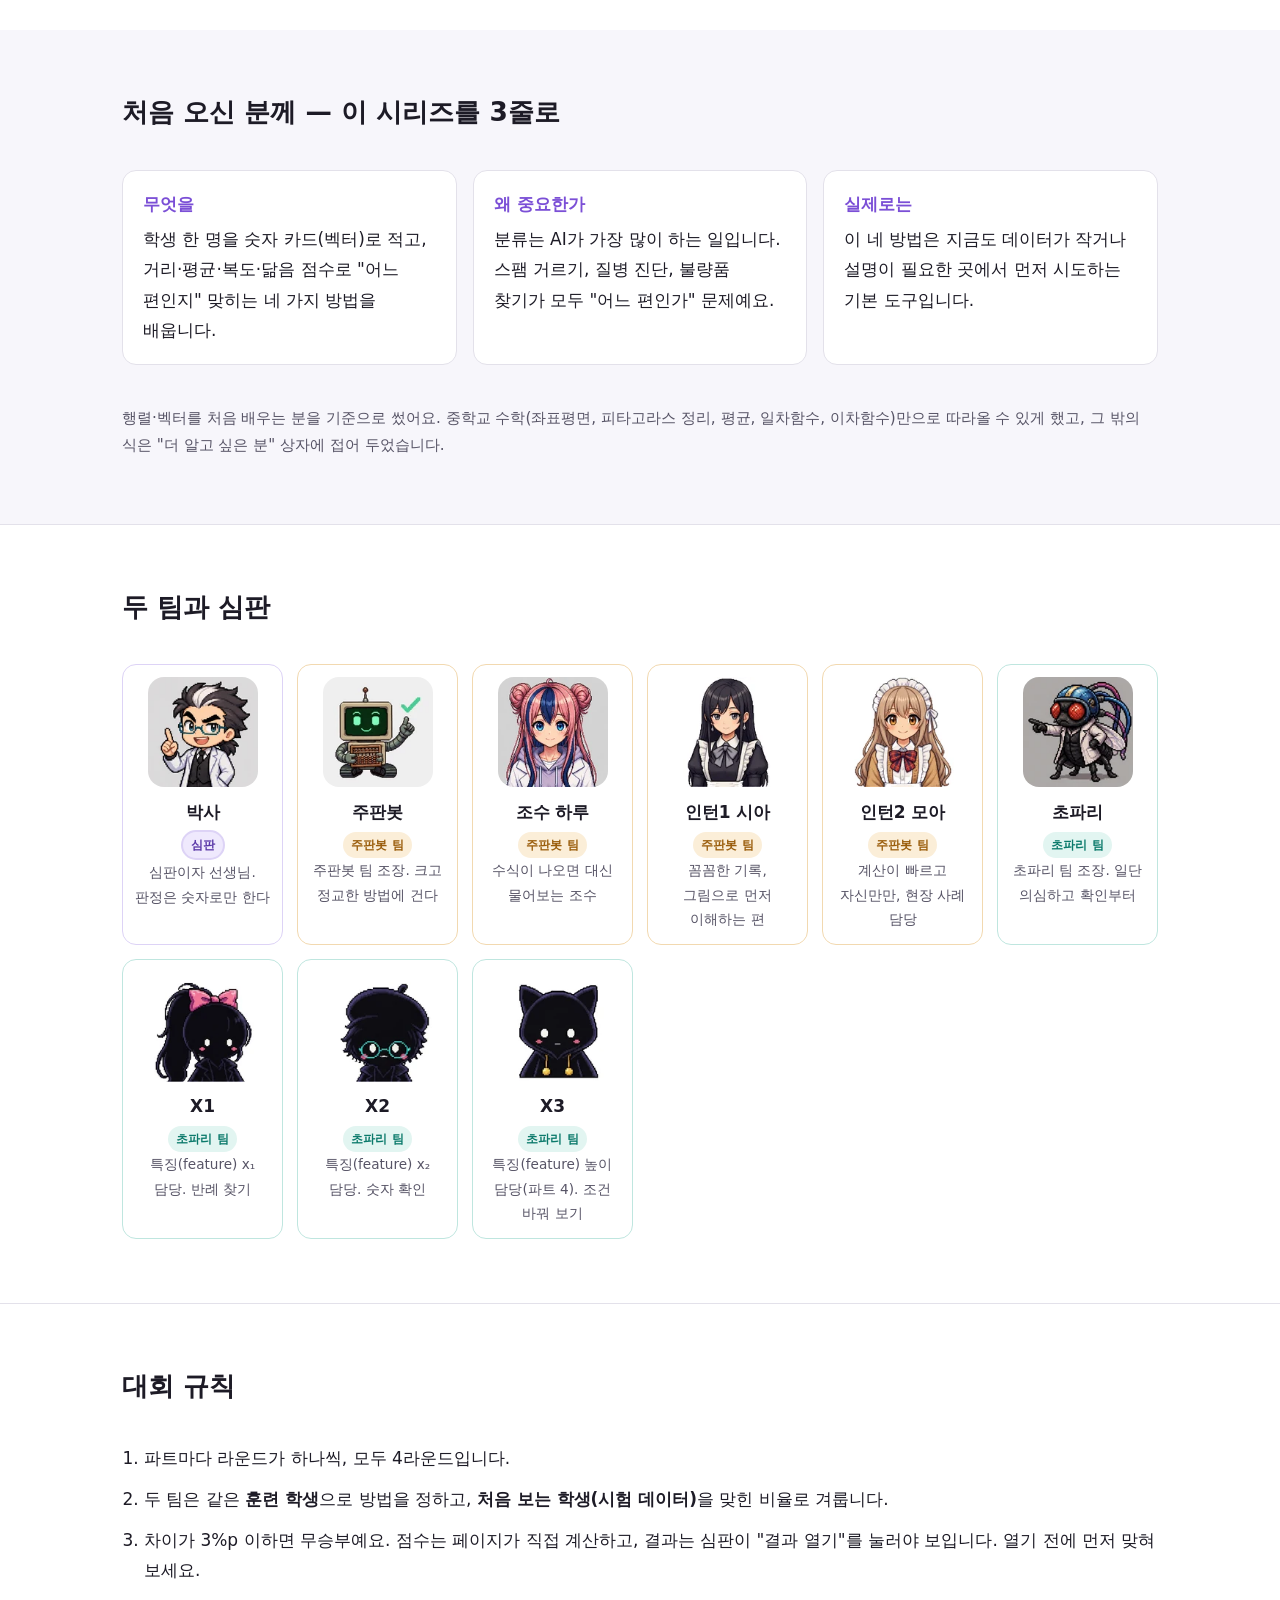
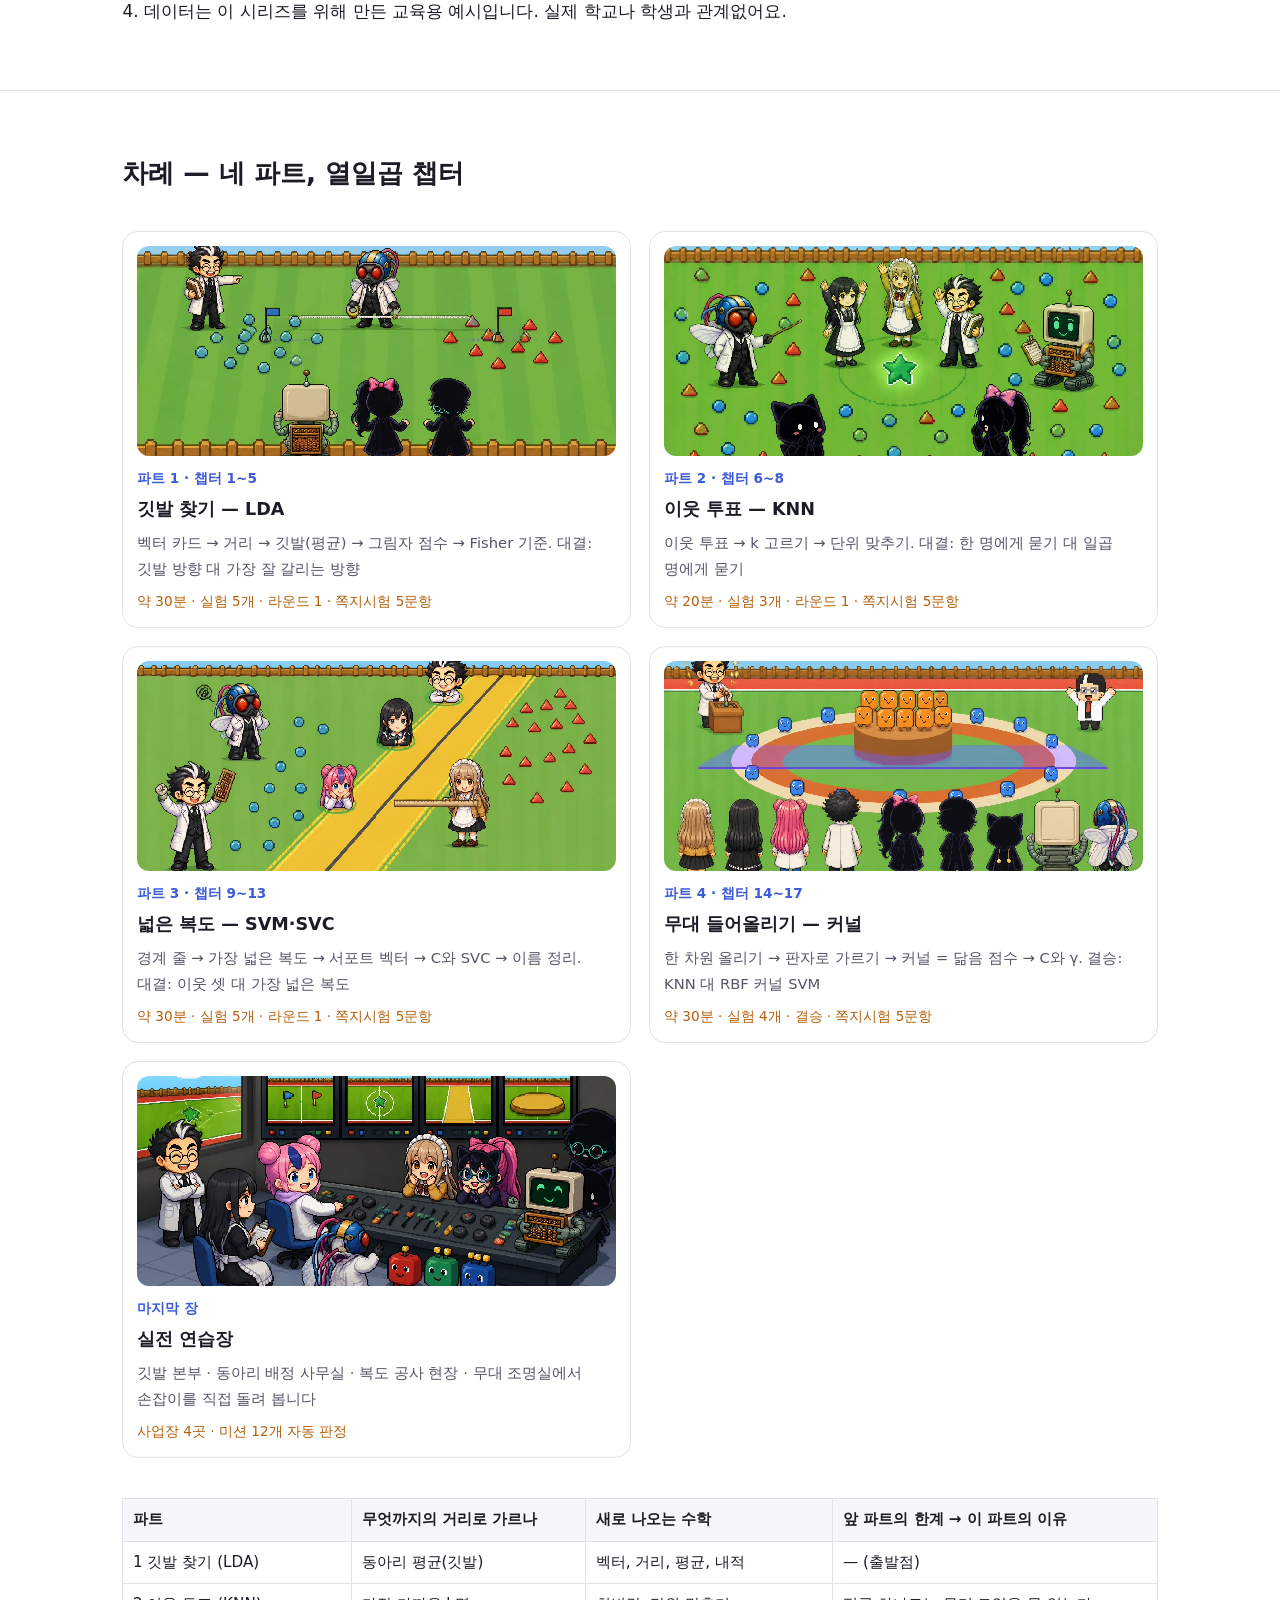
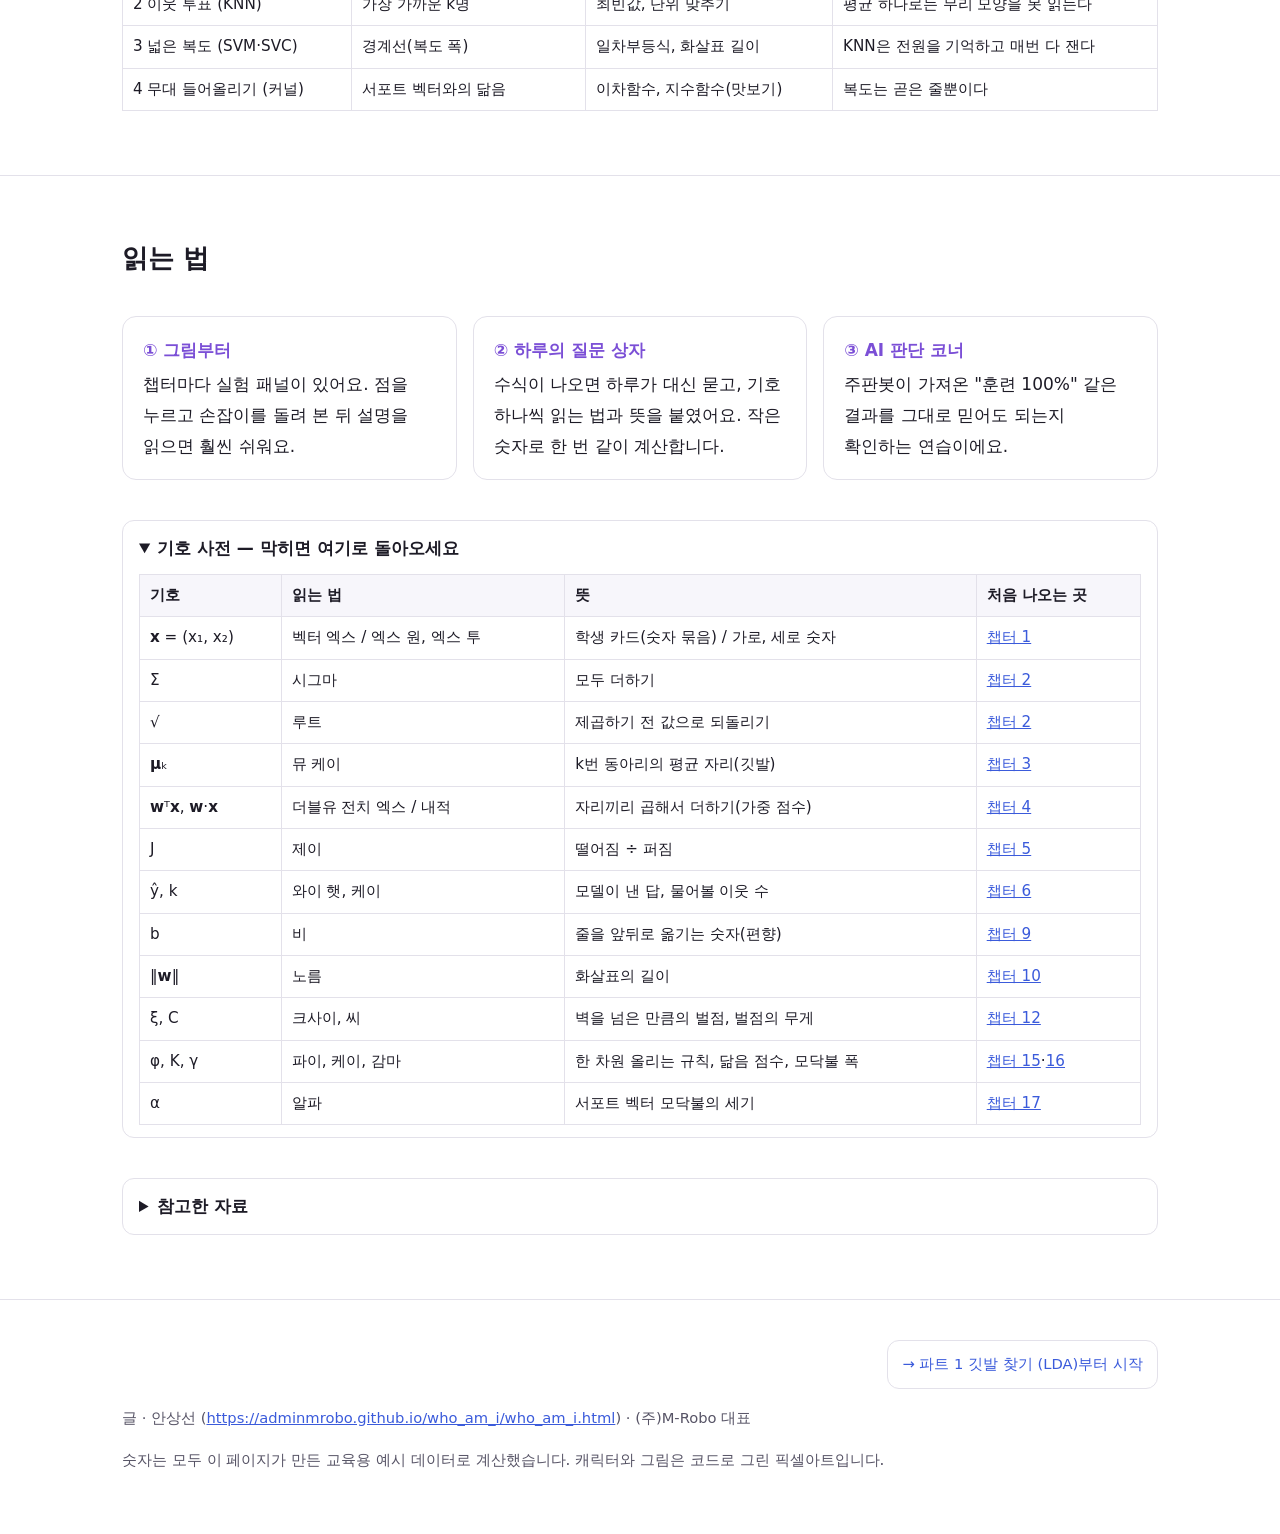
==== commit b781721d: "정식 캐릭터판 표지 6장 반영(v2) - 1920×1080 원본 → 원래 격자 480×270 → 4배 NEAREST 무손실 WebP, PNG 대체 그림 - 차례 썸네일·공유 미리보" ====
--- a/index.html
+++ b/index.html
@@ -1,9 +1,9 @@
 <!DOCTYPE html><html lang="ko"><head><meta charset="utf-8"><meta name="viewport" content="width=device-width,initial-scale=1">
 <title>거리로 가르는 분류 대회 — LDA·KNN·SVM·SVC·커널 · 거리로 가르는 분류 대회</title><meta name="description" content="벡터와 행렬을 처음 배우는 분을 위한 분류 모델 해설 시리즈. 운동장 지도 위에서 초파리 팀과 주판봇 팀이 LDA, KNN, SVM·SVC, 커널로 겨룹니다."><meta name="author" content="안상선">
 <meta property="og:title" content="거리로 가르는 분류 대회 — LDA·KNN·SVM·SVC·커널"><meta property="og:description" content="벡터와 행렬을 처음 배우는 분을 위한 분류 모델 해설 시리즈. 운동장 지도 위에서 초파리 팀과 주판봇 팀이 LDA, KNN, SVM·SVC, 커널로 겨룹니다."><meta property="og:type" content="article">
-<meta property="og:image" content="https://adminmrobo.github.io/knn_svc_svm_lab/assets/img/og_index.webp?v=2b95fb4a"><meta property="og:url" content="https://adminmrobo.github.io/knn_svc_svm_lab/index.html"><meta name="twitter:card" content="summary_large_image">
+<meta property="og:image" content="https://adminmrobo.github.io/knn_svc_svm_lab/assets/img/og_index.webp?v=8661ed13"><meta property="og:url" content="https://adminmrobo.github.io/knn_svc_svm_lab/index.html"><meta name="twitter:card" content="summary_large_image">
 <meta name="citation_title" content="거리로 가르는 분류 대회 — LDA·KNN·SVM·SVC·커널"><meta name="citation_author" content="안상선"><meta name="citation_publication_date" content="2026/11/26">
-<link rel="stylesheet" href="assets/engine.css?v=2"><script type="application/ld+json">{"@context": "https://schema.org", "@type": "LearningResource", "name": "거리로 가르는 분류 대회 — LDA·KNN·SVM·SVC·커널", "description": "벡터와 행렬을 처음 배우는 분을 위한 분류 모델 해설 시리즈. 운동장 지도 위에서 초파리 팀과 주판봇 팀이 LDA, KNN, SVM·SVC, 커널로 겨룹니다.", "inLanguage": "ko", "educationalLevel": "입문", "creator": {"@type": "Person", "name": "안상선", "url": "https://adminmrobo.github.io/who_am_i/who_am_i.html", "affiliation": "(주)M-Robo 대표"}, "isPartOf": "거리로 가르는 분류 대회", "url": "https://adminmrobo.github.io/knn_svc_svm_lab/index.html"}</script></head><body><nav class="topnav" aria-label="시리즈 목차"><div class="wrap"><b>거리로 가르는 분류 대회</b><a href="index.html" class="on">목차</a><a href="part1_lda.html" class="">1 깃발 찾기 (LDA)</a><a href="part2_knn.html" class="">2 이웃 투표 (KNN)</a><a href="part3_svm.html" class="">3 넓은 복도 (SVM·SVC)</a><a href="part4_kernel.html" class="">4 무대 들어올리기 (커널)</a><a href="practice/index.html" class="">실전 연습장</a></div></nav><figure class="cover"><picture><source type="image/webp" srcset="assets/img/cover_index.webp?v=4f1d753b"><img src="assets/img/cover_index.png?v=1c3731cb" alt="픽셀아트 운동장 가운데 심판석에 박사가 앉아 있고, 왼쪽에 초파리 팀(초파리·시아·하루·X1), 오른쪽에 주판봇 팀(주판봇·모아·X2·X3)이 서 있다. 두 팀 사이에 파랑 동그라미, 빨강 세모, 초록 별이 있다" width="2048" height="1152"></picture></figure><header class="hero" id="top"><div class="wrap"><div class="kicker">연구실 해설 시리즈 · 목차</div><h1>거리로 가르는 분류 대회</h1>
+<link rel="stylesheet" href="assets/engine.css?v=2"><script type="application/ld+json">{"@context": "https://schema.org", "@type": "LearningResource", "name": "거리로 가르는 분류 대회 — LDA·KNN·SVM·SVC·커널", "description": "벡터와 행렬을 처음 배우는 분을 위한 분류 모델 해설 시리즈. 운동장 지도 위에서 초파리 팀과 주판봇 팀이 LDA, KNN, SVM·SVC, 커널로 겨룹니다.", "inLanguage": "ko", "educationalLevel": "입문", "creator": {"@type": "Person", "name": "안상선", "url": "https://adminmrobo.github.io/who_am_i/who_am_i.html", "affiliation": "(주)M-Robo 대표"}, "isPartOf": "거리로 가르는 분류 대회", "url": "https://adminmrobo.github.io/knn_svc_svm_lab/index.html"}</script></head><body><nav class="topnav" aria-label="시리즈 목차"><div class="wrap"><b>거리로 가르는 분류 대회</b><a href="index.html" class="on">목차</a><a href="part1_lda.html" class="">1 깃발 찾기 (LDA)</a><a href="part2_knn.html" class="">2 이웃 투표 (KNN)</a><a href="part3_svm.html" class="">3 넓은 복도 (SVM·SVC)</a><a href="part4_kernel.html" class="">4 무대 들어올리기 (커널)</a><a href="practice/index.html" class="">실전 연습장</a></div></nav><figure class="cover"><picture><source type="image/webp" srcset="assets/img/cover_index.webp?v=4a7c0a0a"><img src="assets/img/cover_index.png?v=026389f1" alt="픽셀아트 운동장 가운데 심판석에 박사가 앉아 있고, 왼쪽에 주판봇 팀(주판봇·하루·시아·모아), 오른쪽에 초파리 팀(초파리와 검은 실루엣 X1·X2·X3)이 서 있다. 두 팀 사이에 파랑 동그라미, 빨강 세모, 초록 별이 있다" width="1920" height="1080"></picture></figure><header class="hero" id="top"><div class="wrap"><div class="kicker">연구실 해설 시리즈 · 목차</div><h1>거리로 가르는 분류 대회</h1>
 <p class="sub">전학생이 오면 어느 동아리일까? 운동장 지도 위에서 네 가지 방법(LDA · KNN · SVM·SVC · 커널)으로 겨룹니다. 모든 방법에 공통으로 흐르는 생각은 하나, <b>가까우면 같은 편</b>이에요.</p>
 <div class="scoreboard">
 <div class="team fly"><img class="px " data-spr="fly:smile" alt="" aria-hidden="true" width="64" height="64"><div><div class="nm">초파리 팀</div><div class="mem"><img class="px " data-spr="x1:smile" alt="" aria-hidden="true" width="64" height="64"><img class="px " data-spr="x2:smile" alt="" aria-hidden="true" width="64" height="64"><img class="px " data-spr="x3:smile" alt="" aria-hidden="true" width="64" height="64"></div></div><div class="pt" title="이긴 라운드">0승</div></div>
@@ -13,7 +13,7 @@
 <p class="note">행렬·벡터를 처음 배우는 분을 기준으로 썼어요. 중학교 수학(좌표평면, 피타고라스 정리, 평균, 일차함수, 이차함수)만으로 따라올 수 있게 했고, 그 밖의 식은 "더 알고 싶은 분" 상자에 접어 두었습니다.</p></div></section><section class="sec" id="cast"><div class="wrap stack"><h2>두 팀과 심판</h2><div class="cast"><div class="c ref"><img class="px " data-spr="doc:smile" alt="" aria-hidden="true" width="64" height="64"><div><b>박사</b></div><span class="tag ref">심판</span><div class="r">심판이자 선생님. 판정은 숫자로만 한다</div></div><div class="c robo"><img class="px " data-spr="robo:firm" alt="" aria-hidden="true" width="64" height="64"><div><b>주판봇</b></div><span class="tag robo">주판봇 팀</span><div class="r">주판봇 팀 조장. 크고 정교한 방법에 건다</div></div><div class="c robo"><img class="px " data-spr="haru:smile" alt="" aria-hidden="true" width="64" height="64"><div><b>조수 하루</b></div><span class="tag robo">주판봇 팀</span><div class="r">수식이 나오면 대신 물어보는 조수</div></div><div class="c robo"><img class="px " data-spr="sia:smile" alt="" aria-hidden="true" width="64" height="64"><div><b>인턴1 시아</b></div><span class="tag robo">주판봇 팀</span><div class="r">꼼꼼한 기록, 그림으로 먼저 이해하는 편</div></div><div class="c robo"><img class="px " data-spr="moa:smile" alt="" aria-hidden="true" width="64" height="64"><div><b>인턴2 모아</b></div><span class="tag robo">주판봇 팀</span><div class="r">계산이 빠르고 자신만만, 현장 사례 담당</div></div><div class="c fly"><img class="px " data-spr="fly:point" alt="" aria-hidden="true" width="64" height="64"><div><b>초파리</b></div><span class="tag fly">초파리 팀</span><div class="r">초파리 팀 조장. 일단 의심하고 확인부터</div></div><div class="c fly"><img class="px " data-spr="x1:smile" alt="" aria-hidden="true" width="64" height="64"><div><b>X1</b></div><span class="tag fly">초파리 팀</span><div class="r">특징(feature) x₁ 담당. 반례 찾기</div></div><div class="c fly"><img class="px " data-spr="x2:smile" alt="" aria-hidden="true" width="64" height="64"><div><b>X2</b></div><span class="tag fly">초파리 팀</span><div class="r">특징(feature) x₂ 담당. 숫자 확인</div></div><div class="c fly"><img class="px " data-spr="x3:smile" alt="" aria-hidden="true" width="64" height="64"><div><b>X3</b></div><span class="tag fly">초파리 팀</span><div class="r">특징(feature) 높이 담당(파트 4). 조건 바꿔 보기</div></div></div></div></section><section class="sec" id="rule"><div class="wrap stack"><h2>대회 규칙</h2><ol style="display:flex;flex-direction:column;gap:10px;margin:0;padding-left:22px">
 <li>파트마다 라운드가 하나씩, 모두 4라운드입니다.</li><li>두 팀은 같은 <b>훈련 학생</b>으로 방법을 정하고, <b>처음 보는 학생(시험 데이터)</b>을 맞힌 비율로 겨룹니다.</li>
 <li>차이가 3%p 이하면 무승부예요. 점수는 페이지가 직접 계산하고, 결과는 심판이 "결과 열기"를 눌러야 보입니다. 열기 전에 먼저 맞혀 보세요.</li>
-<li>데이터는 이 시리즈를 위해 만든 교육용 예시입니다. 실제 학교나 학생과 관계없어요.</li></ol></div></section><section class="sec" id="map"><div class="wrap stack"><h2>차례 — 네 파트, 열일곱 챕터</h2><div class="cards"><a href="part1_lda.html"><img src="assets/img/thumb_part1.webp?v=7735058a" alt="" width="1024" height="448" loading="lazy"><div class="n">파트 1 · 챕터 1~5</div><div class="t">깃발 찾기 — LDA</div><div class="d">벡터 카드 → 거리 → 깃발(평균) → 그림자 점수 → Fisher 기준. 대결: 깃발 방향 대 가장 잘 갈리는 방향</div><div class="m">약 30분 · 실험 5개 · 라운드 1 · 쪽지시험 5문항</div></a><a href="part2_knn.html"><img src="assets/img/thumb_part2.webp?v=7611f19d" alt="" width="1024" height="448" loading="lazy"><div class="n">파트 2 · 챕터 6~8</div><div class="t">이웃 투표 — KNN</div><div class="d">이웃 투표 → k 고르기 → 단위 맞추기. 대결: 한 명에게 묻기 대 일곱 명에게 묻기</div><div class="m">약 20분 · 실험 3개 · 라운드 1 · 쪽지시험 5문항</div></a><a href="part3_svm.html"><img src="assets/img/thumb_part3.webp?v=d7d54bce" alt="" width="1024" height="448" loading="lazy"><div class="n">파트 3 · 챕터 9~13</div><div class="t">넓은 복도 — SVM·SVC</div><div class="d">경계 줄 → 가장 넓은 복도 → 서포트 벡터 → C와 SVC → 이름 정리. 대결: 이웃 셋 대 가장 넓은 복도</div><div class="m">약 30분 · 실험 5개 · 라운드 1 · 쪽지시험 5문항</div></a><a href="part4_kernel.html"><img src="assets/img/thumb_part4.webp?v=5ff1db23" alt="" width="1024" height="448" loading="lazy"><div class="n">파트 4 · 챕터 14~17</div><div class="t">무대 들어올리기 — 커널</div><div class="d">한 차원 올리기 → 판자로 가르기 → 커널 = 닮음 점수 → C와 γ. 결승: KNN 대 RBF 커널 SVM</div><div class="m">약 30분 · 실험 4개 · 결승 · 쪽지시험 5문항</div></a><a href="practice/index.html"><img src="assets/img/thumb_practice.webp?v=336781c0" alt="" width="1024" height="448" loading="lazy"><div class="n">마지막 장</div><div class="t">실전 연습장</div><div class="d">깃발 본부 · 동아리 배정 사무실 · 복도 공사 현장 · 무대 조명실에서 손잡이를 직접 돌려 봅니다</div><div class="m">사업장 4곳 · 미션 12개 자동 판정</div></a></div>
+<li>데이터는 이 시리즈를 위해 만든 교육용 예시입니다. 실제 학교나 학생과 관계없어요.</li></ol></div></section><section class="sec" id="map"><div class="wrap stack"><h2>차례 — 네 파트, 열일곱 챕터</h2><div class="cards"><a href="part1_lda.html"><img src="assets/img/thumb_part1.webp?v=6b832c2e" alt="" width="960" height="420" loading="lazy"><div class="n">파트 1 · 챕터 1~5</div><div class="t">깃발 찾기 — LDA</div><div class="d">벡터 카드 → 거리 → 깃발(평균) → 그림자 점수 → Fisher 기준. 대결: 깃발 방향 대 가장 잘 갈리는 방향</div><div class="m">약 30분 · 실험 5개 · 라운드 1 · 쪽지시험 5문항</div></a><a href="part2_knn.html"><img src="assets/img/thumb_part2.webp?v=d68ef225" alt="" width="960" height="420" loading="lazy"><div class="n">파트 2 · 챕터 6~8</div><div class="t">이웃 투표 — KNN</div><div class="d">이웃 투표 → k 고르기 → 단위 맞추기. 대결: 한 명에게 묻기 대 일곱 명에게 묻기</div><div class="m">약 20분 · 실험 3개 · 라운드 1 · 쪽지시험 5문항</div></a><a href="part3_svm.html"><img src="assets/img/thumb_part3.webp?v=d86485ef" alt="" width="960" height="420" loading="lazy"><div class="n">파트 3 · 챕터 9~13</div><div class="t">넓은 복도 — SVM·SVC</div><div class="d">경계 줄 → 가장 넓은 복도 → 서포트 벡터 → C와 SVC → 이름 정리. 대결: 이웃 셋 대 가장 넓은 복도</div><div class="m">약 30분 · 실험 5개 · 라운드 1 · 쪽지시험 5문항</div></a><a href="part4_kernel.html"><img src="assets/img/thumb_part4.webp?v=558095c0" alt="" width="960" height="420" loading="lazy"><div class="n">파트 4 · 챕터 14~17</div><div class="t">무대 들어올리기 — 커널</div><div class="d">한 차원 올리기 → 판자로 가르기 → 커널 = 닮음 점수 → C와 γ. 결승: KNN 대 RBF 커널 SVM</div><div class="m">약 30분 · 실험 4개 · 결승 · 쪽지시험 5문항</div></a><a href="practice/index.html"><img src="assets/img/thumb_practice.webp?v=f1ecb8a8" alt="" width="960" height="420" loading="lazy"><div class="n">마지막 장</div><div class="t">실전 연습장</div><div class="d">깃발 본부 · 동아리 배정 사무실 · 복도 공사 현장 · 무대 조명실에서 손잡이를 직접 돌려 봅니다</div><div class="m">사업장 4곳 · 미션 12개 자동 판정</div></a></div>
 <div class="tbl"><table><tr><th>파트</th><th>무엇까지의 거리로 가르나</th><th>새로 나오는 수학</th><th>앞 파트의 한계 → 이 파트의 이유</th></tr>
 <tr><td>1 깃발 찾기 (LDA)</td><td>동아리 평균(깃발)</td><td>벡터, 거리, 평균, 내적</td><td>— (출발점)</td></tr>
 <tr><td>2 이웃 투표 (KNN)</td><td>가장 가까운 k명</td><td>최빈값, 단위 맞추기</td><td>평균 하나로는 무리 모양을 못 읽는다</td></tr>
